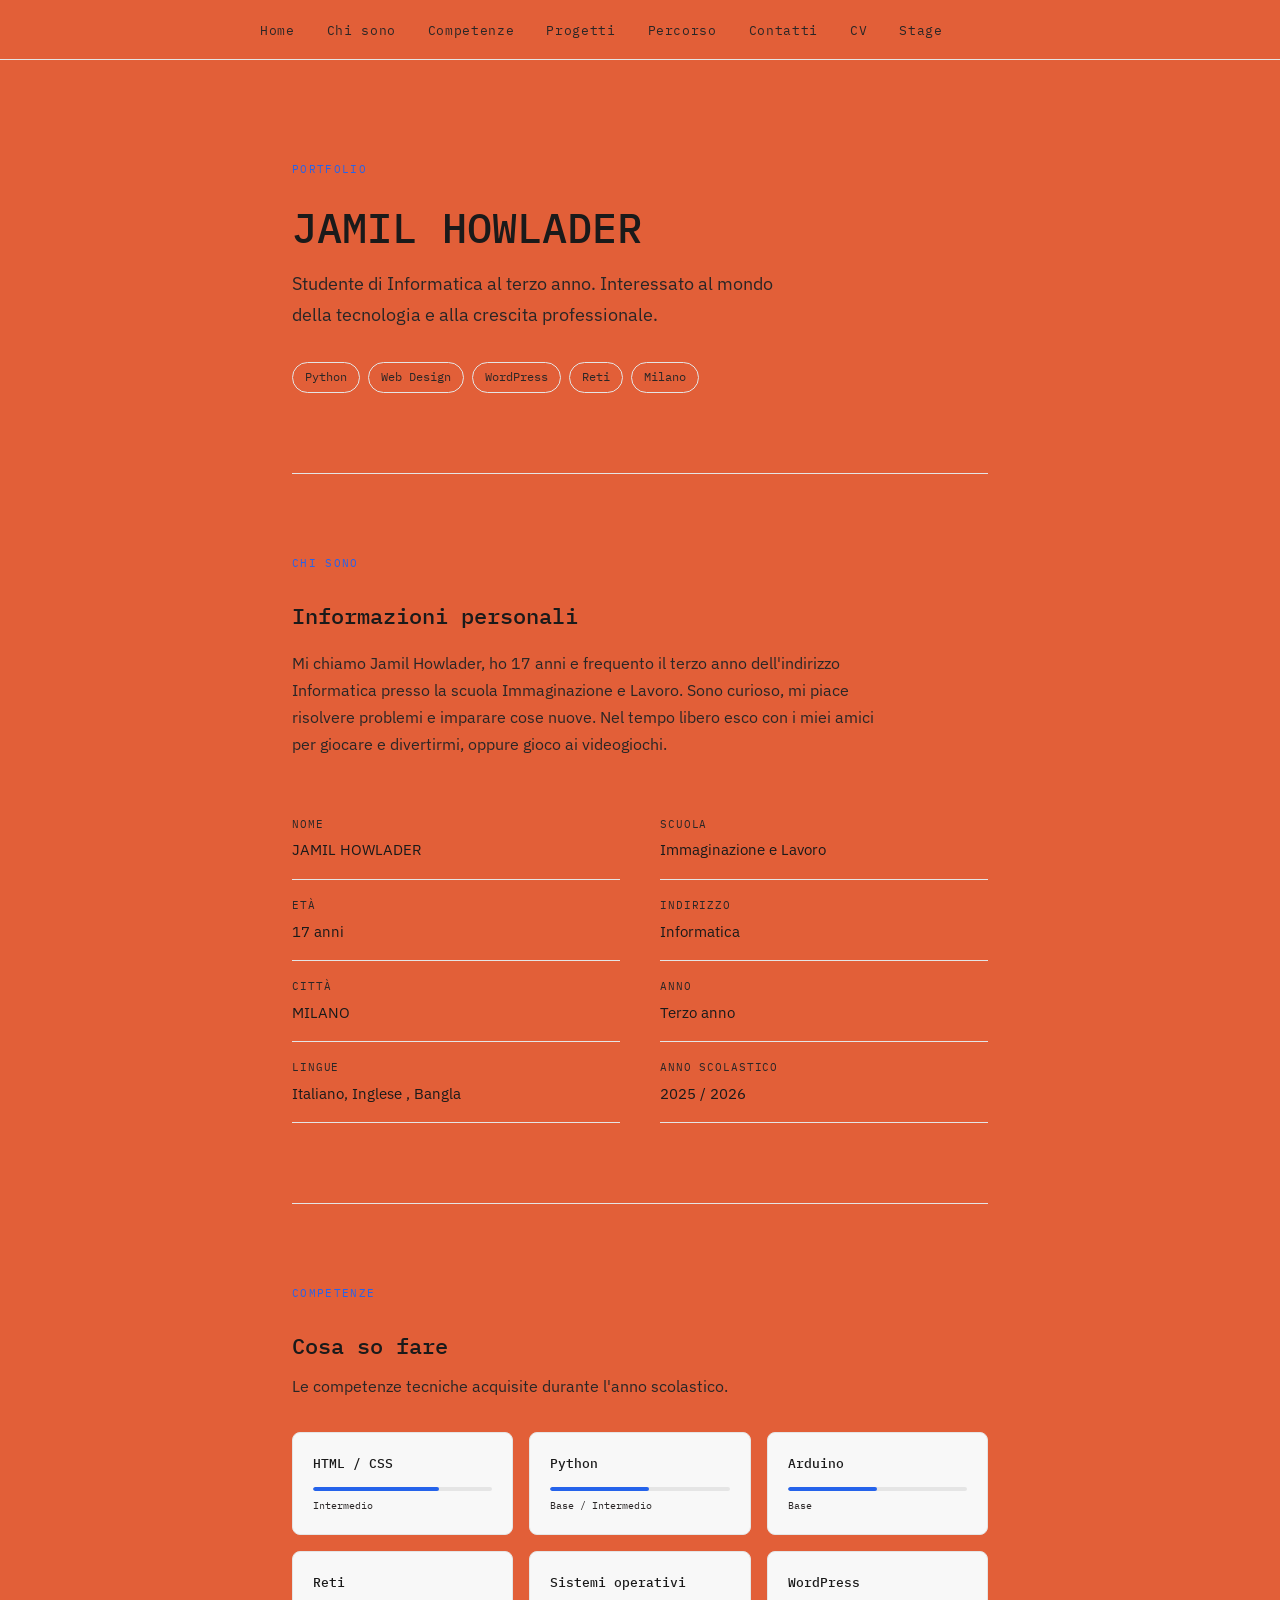
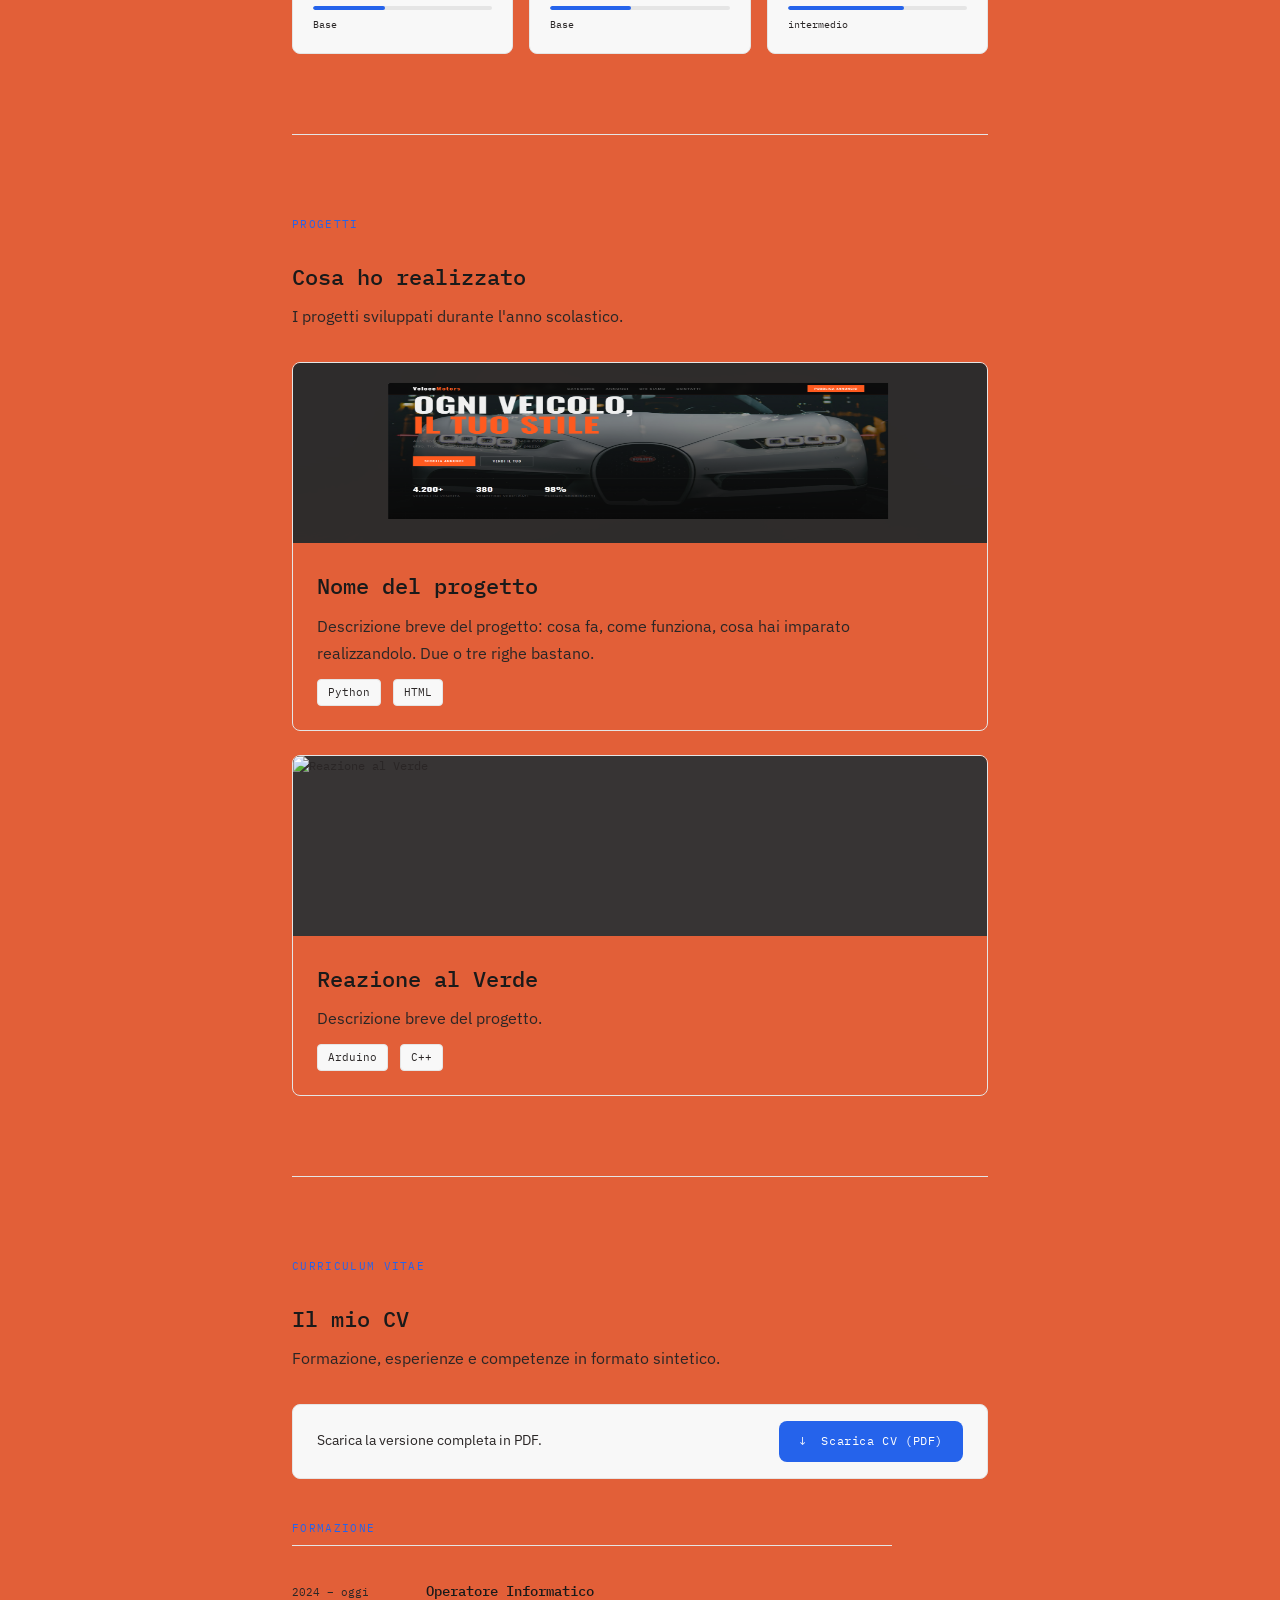
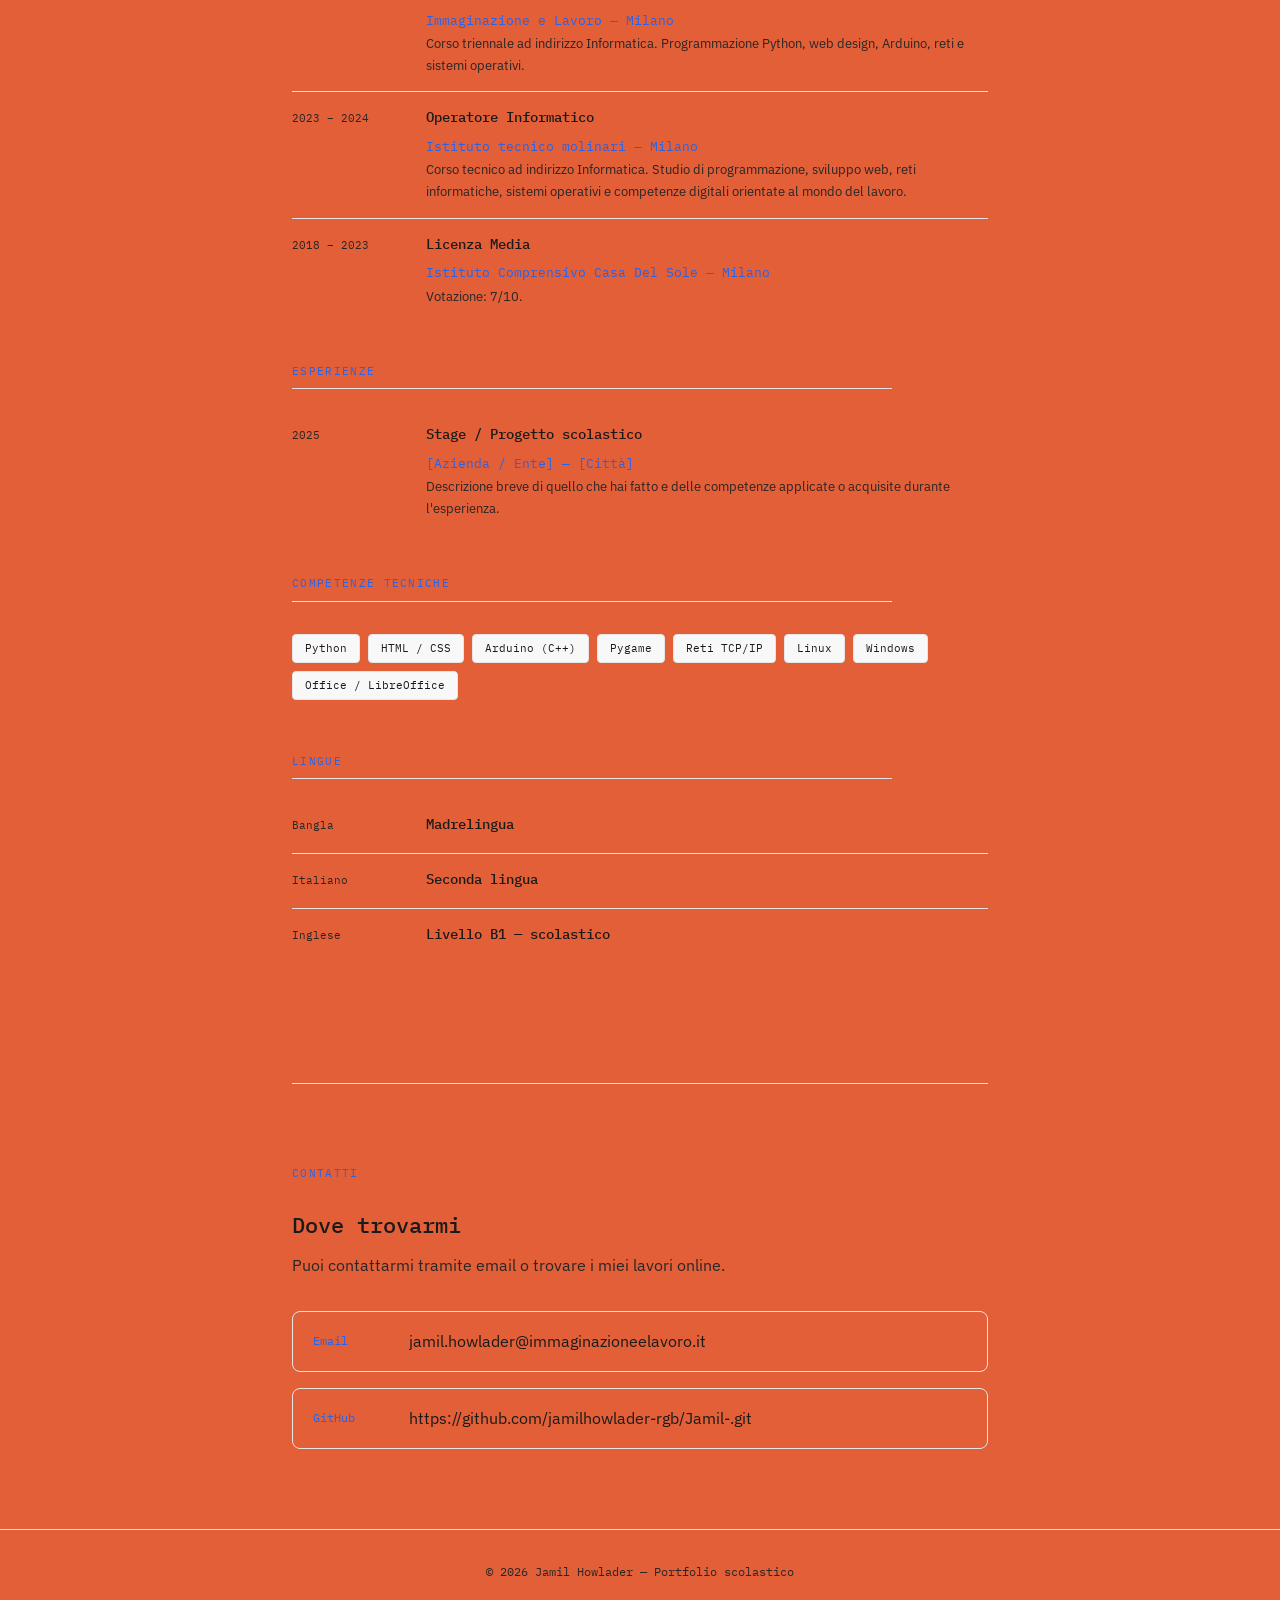
==== index.html @ 37dc7755 "Update index.html" ====
<!DOCTYPE html>
<html lang="it">
<head>
  <meta charset="UTF-8" />
  <meta name="viewport" content="width=device-width, initial-scale=1.0"/>

  <!-- ✏️ MODIFICA: cambia il titolo con il tuo nome -->
  <title>JAMIL HOWLADER — Portfolio</title>

  <link rel="preconnect" href="https://fonts.googleapis.com">
  <link href="https://fonts.googleapis.com/css2?family=IBM+Plex+Sans:wght@300;400;500&family=IBM+Plex+Mono:wght@400;500&display=swap" rel="stylesheet">
  <link rel="stylesheet" href="style.css">
</head>

<body>

  <!-- NAVIGAZIONE -->
  <nav>
    <ul>
      <!-- ✏️ puoi cambiare le voci del menu -->
      <li><a href="#hero">Home</a></li>
      <li><a href="#chi-sono">Chi sono</a></li>
      <li><a href="#competenze">Competenze</a></li>
      <li><a href="#progetti">Progetti</a></li>
      <li><a href="#percorso">Percorso</a></li>
      <li><a href="#contatti">Contatti</a></li>
      <li><a href="#cv">CV</a></li>
      <li><a href="./stage.html">Stage</a></li>
    </ul>
  </nav>

  <main>

    <!-- ==========================================
         HERO — presentazione iniziale
         ========================================== -->
    <section id="hero">
      <p class="etichetta">Portfolio</p>

      <!-- ✏️ MODIFICA: il tuo nome e cognome -->
      <h1>JAMIL HOWLADER</h1>

      <!-- ✏️ MODIFICA: una frase breve su di te -->
      <p class="sottotitolo">
       Studente di Informatica al terzo anno. Interessato al mondo della tecnologia e alla crescita professionale.
      </p>

      <!-- ✏️ MODIFICA: le parole chiave che ti descrivono -->
      <div class="tag-list">
        <span class="tag">Python</span>
        <span class="tag">Web Design</span>
        <span class="tag">WordPress</span>
        <span class="tag">Reti</span>
        <span class="tag">Milano</span>
      </div>
    </section>

    <!-- ==========================================
         CHI SONO
         ========================================== -->
    <section id="chi-sono">
      <p class="etichetta">Chi sono</p>
      <h2>Informazioni personali</h2>

      <!-- ✏️ MODIFICA: scrivi qualcosa su di te -->
      <p style="margin-top: 16px;">
        Mi chiamo Jamil Howlader, ho 17 anni e frequento il terzo anno dell'indirizzo Informatica presso la scuola Immaginazione e Lavoro. Sono curioso, mi piace risolvere problemi e imparare cose nuove.

Nel tempo libero esco con i miei amici per giocare e divertirmi, oppure gioco ai videogiochi.


      </p>

      <div class="griglia-2col" style="margin-top: 40px;">
        <div>
          <!-- ✏️ MODIFICA: le tue informazioni -->
          <div class="info-riga">
            <span>NOME</span>
            <span>JAMIL HOWLADER</span>
          </div>
          <div class="info-riga">
            <span>Età</span>
            <span>17 anni</span>
          </div>
          <div class="info-riga">
            <span>Città</span>
            <span>MILANO</span>
          </div>
          <div class="info-riga">
            <span>Lingue</span>
            <span>Italiano, Inglese , Bangla </span>
          </div>
        </div>
        <div>
          <div class="info-riga">
            <span>Scuola</span>
            <span>Immaginazione e Lavoro</span>
          </div>
          <div class="info-riga">
            <span>Indirizzo</span>
            <span>Informatica</span>
          </div>
          <div class="info-riga">
            <span>Anno</span>
            <span>Terzo anno</span>
          </div>
          <div class="info-riga">
            <span>Anno scolastico</span>
            <span>2025 / 2026</span>
          </div>
        </div>
      </div>
    </section>

    <!-- ==========================================
         COMPETENZE
         ========================================== -->
    <section id="competenze">
      <p class="etichetta">Competenze</p>
      <h2>Cosa so fare</h2>
      <p style="margin-top: 8px;">
        Le competenze tecniche acquisite durante l'anno scolastico.
      </p>

      <!-- ✏️ MODIFICA: le tue competenze e il livello (da 0% a 100%) -->
      <div class="competenze-griglia">

        <div class="competenza-card">
          <h3>HTML / CSS</h3>
          <div class="barra-contenitore">
            <div class="barra" style="width: 70%"></div>
          </div>
          <p class="livello-label">Intermedio</p>
        </div>

        <div class="competenza-card">
          <h3>Python</h3>
          <div class="barra-contenitore">
            <div class="barra" style="width: 55%"></div>
          </div>
          <p class="livello-label">Base / Intermedio</p>
        </div>

        <div class="competenza-card">
          <h3>Arduino</h3>
          <div class="barra-contenitore">
            <div class="barra" style="width: 50%"></div>
          </div>
          <p class="livello-label">Base</p>
        </div>

        <div class="competenza-card">
          <h3>Reti</h3>
          <div class="barra-contenitore">
            <div class="barra" style="width: 40%"></div>
          </div>
          <p class="livello-label">Base</p>
        </div>

        <div class="competenza-card">
          <h3>Sistemi operativi</h3>
          <div class="barra-contenitore">
            <div class="barra" style="width: 45%"></div>
          </div>
          <p class="livello-label">Base</p>
        </div>
        

        <div class="competenza-card">
          <h3>WordPress</h3>
          <div class="barra-contenitore">
            <div class="barra" style="width: 65%"></div>
          </div>
          <p class="livello-label">intermedio</p>
        </div>

        <!-- ✏️ aggiungi altre competenze copiando il blocco sopra -->

      </div>
    </section>

    <!-- ==========================================
         PROGETTI
         ========================================== -->
    <section id="progetti">
      <p class="etichetta">Progetti</p>
      <h2>Cosa ho realizzato</h2>
      <p style="margin-top: 8px;">
        I progetti sviluppati durante l'anno scolastico.
      </p>

      <div class="progetti-lista">

        <!-- PROGETTO 1 — ✏️ MODIFICA con il tuo progetto -->
        <div class="progetto-card">
          <div class="progetto-immagine">
             <img src="./prog11.png" alt="Reazione al Verde" style="width:100%;height:100%;object-fit:fill;">
            <!-- ✏️ sostituisci questo placeholder con un'immagine del progetto:
                 <img src="screenshot-progetto.jpg" alt="Nome progetto" style="width:100%;height:100%;object-fit:cover;">
            -->
          </div>
          <div class="progetto-corpo">
            <h2>Nome del progetto</h2>
            <p style="margin-top: 8px;">
              Descrizione breve del progetto: cosa fa, come funziona, cosa hai imparato
              realizzandolo. Due o tre righe bastano.
            </p>
            <div class="progetto-meta">
              <!-- ✏️ aggiungi i linguaggi / strumenti usati -->
              <span class="badge">Python</span>
              <span class="badge">HTML</span>
            </div>
            <!-- ✏️ se hai un link al progetto, inseriscilo qui -->
            <!-- <a href="#" class="progetto-link">→ Vedi il progetto</a> -->
          </div>
        </div>

        <!-- PROGETTO 2 — ✏️ MODIFICA con il tuo progetto -->
        <div class="progetto-card">
          <div class="progetto-immagine">
            <img src="./sema.png" alt="Reazione al Verde" style="width:100%;height:100%;object-fit:cover;">
          </div>
          <div class="progetto-corpo">
            <h2>Reazione al Verde</h2>
            <p style="margin-top: 8px;">
              Descrizione breve del progetto.
            </p>
            <div class="progetto-meta">
              <span class="badge">Arduino</span>
              <span class="badge">C++</span>
            </div>
          </div>
        </div>

        <!-- ✏️ copia un blocco qui sopra per aggiungere altri progetti -->

      </div>
    </section>

    <!-- ==========================================
         CV
         ========================================== -->
    <section id="cv">
      <p class="etichetta">Curriculum Vitae</p>
      <h2>Il mio CV</h2>
      <p style="margin-top: 8px;">
        Formazione, esperienze e competenze in formato sintetico.
      </p>

      <!-- BOTTONE DOWNLOAD PDF -->
      <div class="cv-download-bar">
        <p>Scarica la versione completa in PDF.</p>
        <!-- ✏️ MODIFICA: sostituisci "cv.pdf" con il nome del tuo file PDF -->
       <a href="./JAMIL HOWLADER - CV (2).pdf" download="JAMIL HOWLADER-CV(2).pdf" class="btn-scarica">
          ↓ &nbsp;Scarica CV (PDF)
        </a>
      </div>

      <!-- FORMAZIONE -->
      <div class="cv-blocco">
        <p class="cv-blocco-titolo">Formazione</p>

        <!-- ✏️ MODIFICA: il tuo percorso scolastico -->
        <div class="cv-riga">
          <span class="cv-periodo">2024 – oggi</span>
          <div class="cv-contenuto">
            <h3>Operatore Informatico</h3>
            <span class="cv-luogo">Immaginazione e Lavoro — Milano</span>
            <p>Corso triennale ad indirizzo Informatica. Programmazione Python,
               web design, Arduino, reti e sistemi operativi.</p>
          </div>
        </div>


         <div class="cv-riga">
          <span class="cv-periodo">2023 – 2024</span>
          <div class="cv-contenuto">
            <h3>Operatore Informatico</h3>
            <span class="cv-luogo">Istituto tecnico molinari — Milano</span>
            <p>Corso tecnico ad indirizzo Informatica. Studio di programmazione, 
              sviluppo web, reti informatiche, sistemi operativi e competenze digitali orientate al mondo del lavoro.

            </p>
          </div>
        </div>

        <div class="cv-riga">
          <span class="cv-periodo">2018 – 2023</span>
          <div class="cv-contenuto">
            <h3>Licenza Media</h3>
            <!-- ✏️ MODIFICA: la tua scuola media -->
            <span class="cv-luogo">Istituto Comprensivo Casa Del Sole — Milano</span>
            <p>Votazione: 7/10.</p>
          </div>
        </div>

        <!-- ✏️ aggiungi altri blocchi copiando una cv-riga -->
      </div>

      <!-- ESPERIENZE -->
      <div class="cv-blocco">
        <p class="cv-blocco-titolo">Esperienze</p>

        <!-- ✏️ MODIFICA: aggiungi stage, lavori, volontariato, ecc. -->
        <div class="cv-riga">
          <span class="cv-periodo">2025</span>
          <div class="cv-contenuto">
            <h3>Stage / Progetto scolastico</h3>
            <!-- ✏️ MODIFICA: azienda o contesto -->
            <span class="cv-luogo">[Azienda / Ente] — [Città]</span>
            <p>Descrizione breve di quello che hai fatto e delle competenze
               applicate o acquisite durante l'esperienza.</p>
          </div>
        </div>

        <!-- ✏️ se non hai esperienze lavorative ancora, puoi rimuovere
             questa sezione o usarla per progetti extrascolastici -->
      </div>

      <!-- COMPETENZE TECNICHE -->
      <div class="cv-blocco">
        <p class="cv-blocco-titolo">Competenze tecniche</p>
        <!-- ✏️ MODIFICA: le tue competenze -->
        <div class="cv-skill-lista">
          <span class="cv-skill">Python</span>
          <span class="cv-skill">HTML / CSS</span>
          <span class="cv-skill">Arduino (C++)</span>
          <span class="cv-skill">Pygame</span>
          <span class="cv-skill">Reti TCP/IP</span>
          <span class="cv-skill">Linux</span>
          <span class="cv-skill">Windows</span>
          <span class="cv-skill">Office / LibreOffice</span>
        </div>
      </div>

      <!-- LINGUE -->
      <div class="cv-blocco">
        <p class="cv-blocco-titolo">Lingue</p>

        <div class="cv-riga">
          <span class="cv-periodo">Bangla</span>
          <div class="cv-contenuto">
            <h3>Madrelingua</h3>
          </div>
        </div>
           <div class="cv-riga">
          <span class="cv-periodo">Italiano</span>
          <div class="cv-contenuto">
            <h3>Seconda lingua</h3>
          </div>
        </div>



        <div class="cv-riga">
          <span class="cv-periodo">Inglese</span>
          <div class="cv-contenuto">
            <!-- ✏️ MODIFICA: il tuo livello -->
            <h3>Livello B1 — scolastico</h3>
          </div>
        </div>
      </div>

    </section>

    <!-- ==========================================
         CONTATTI
         ========================================== -->
    <section id="contatti">
      <p class="etichetta">Contatti</p>
      <h2>Dove trovarmi</h2>
      <p style="margin-top: 8px;">
        Puoi contattarmi tramite email o trovare i miei lavori online.
      </p>

      <div class="contatti-lista">

        <!-- ✏️ MODIFICA: la tua email -->
        <a href="/cdn-cgi/l/email-protection#3b4f4e5a7b5e565a525715524f" class="contatto-riga">
          <span class="contatto-icona">Email</span>
          <span><span class="__cf_email__" data-cfemail="5d29283c1d38303c3431733429"></span>jamil.howlader@immaginazioneelavoro.it </span>
        </a>

        <!-- ✏️ MODIFICA: il tuo profilo GitHub (se ce l'hai) -->
        <a href="https://github.com/tuousername" class="contatto-riga" target="_blank">
          <span class="contatto-icona">GitHub</span>
          <span>https://github.com/jamilhowlader-rgb/Jamil-.git</span>
        </a>

        <!-- ✏️ aggiungi altri link (LinkedIn, ecc.) copiando il blocco sopra
             oppure cancella quelli che non usi -->

      </div>
    </section>

    

  </main>

    <footer>
    <!-- ✏️ MODIFICA: il tuo nome -->
    © 2026 Jamil Howlader — Portfolio scolastico
  </footer>

</body>
</html>
---- style.css ----
/* =============================================
   VARIABILI — modifica qui i colori del sito
   Cambiarle qui le cambia su TUTTE le pagine
   ============================================= */
:root {
  --colore-sfondo:     #e25f38;
  --colore-testo:      #1a1a1a;
  --colore-testo-muto: #2a2626;
  --colore-accento:    #2563eb;   /* ✏️ cambia questo colore con il tuo preferito */
  --colore-bordo:      #e5e5e5;
  --colore-card:       #f8f8f8;

  --font-titoli: 'IBM Plex Mono', monospace;
  --font-testo:  'IBM Plex Sans', sans-serif;

  --larghezza-max: 760px;
  --raggio:        8px;
}

/* =============================================
   RESET E BASE
   ============================================= */
*, *::before, *::after {
  box-sizing: border-box;
  margin: 0;
  padding: 0;
}

html {
  scroll-behavior: smooth;
}

body {
  background-color: var(--colore-sfondo);
  color: var(--colore-testo);
  font-family: var(--font-testo);
  font-size: 16px;
  line-height: 1.7;
}

/* =============================================
   NAVIGAZIONE
   ============================================= */
nav {
  position: sticky;
  top: 0;
  background-color: var(--colore-sfondo);
  border-bottom: 1px solid var(--colore-bordo);
  z-index: 100;
  padding: 0 32px;
}

nav ul {
  list-style: none;
  display: flex;
  gap: 32px;
  max-width: var(--larghezza-max);
  margin: 0 auto;
  padding: 16px 0;
}

nav a {
  text-decoration: none;
  color: var(--colore-testo-muto);
  font-size: 13px;
  font-family: var(--font-titoli);
  letter-spacing: 0.05em;
  transition: color 0.2s;
}

nav a:hover,
nav a.attivo {
  color: var(--colore-accento);
}

/* =============================================
   LAYOUT PRINCIPALE
   ============================================= */
main {
  max-width: var(--larghezza-max);
  margin: 0 auto;
  padding: 0 32px;
}

section {
  padding: 80px 0;
  border-bottom: 1px solid var(--colore-bordo);
}

section:last-child {
  border-bottom: none;
}

/* =============================================
   TIPOGRAFIA
   ============================================= */
.etichetta {
  font-family: var(--font-titoli);
  font-size: 11px;
  letter-spacing: 0.12em;
  text-transform: uppercase;
  color: var(--colore-accento);
  margin-bottom: 24px;
}

h1 {
  font-family: var(--font-titoli);
  font-size: clamp(28px, 5vw, 42px);
  font-weight: 500;
  line-height: 1.2;
  margin-bottom: 16px;
}

/* h1 nella pagina stage è leggermente più piccolo */
.pagina-stage h1 {
  font-size: clamp(24px, 4vw, 36px);
}

h2 {
  font-family: var(--font-titoli);
  font-size: 22px;
  font-weight: 500;
  margin-bottom: 8px;
}

h3 {
  font-family: var(--font-titoli);
  font-size: 15px;
  font-weight: 500;
  margin-bottom: 6px;
}

p {
  color: var(--colore-testo-muto);
  max-width: 600px;
}

a {
  color: var(--colore-accento);
}

/* =============================================
   SEZIONE HERO (intestazione — solo index)
   ============================================= */
#hero {
  padding: 100px 0 80px;
}

#hero .sottotitolo {
  font-size: 18px;
  color: var(--colore-testo-muto);
  margin-bottom: 32px;
  max-width: 520px;
}

.tag-list {
  display: flex;
  flex-wrap: wrap;
  gap: 8px;
  margin-top: 24px;
}

.tag {
  font-family: var(--font-titoli);
  font-size: 12px;
  padding: 4px 12px;
  border: 1px solid var(--colore-bordo);
  border-radius: 100px;
  color: var(--colore-testo-muto);
}

/* =============================================
   SEZIONE CHI SONO — griglia 2 colonne
   ============================================= */
.griglia-2col {
  display: grid;
  grid-template-columns: 1fr 1fr;
  gap: 40px;
  margin-top: 32px;
}

.info-riga {
  display: flex;
  flex-direction: column;
  gap: 4px;
  padding: 16px 0;
  border-bottom: 1px solid var(--colore-bordo);
}

.info-riga span:first-child {
  font-family: var(--font-titoli);
  font-size: 11px;
  text-transform: uppercase;
  letter-spacing: 0.08em;
  color: var(--colore-testo-muto);
}

.info-riga span:last-child {
  font-size: 15px;
  color: var(--colore-testo);
}

/* =============================================
   SEZIONE COMPETENZE
   ============================================= */
.competenze-griglia {
  display: grid;
  grid-template-columns: repeat(auto-fill, minmax(200px, 1fr));
  gap: 16px;
  margin-top: 32px;
}

.competenza-card {
  background: var(--colore-card);
  border: 1px solid var(--colore-bordo);
  border-radius: var(--raggio);
  padding: 20px;
}

.competenza-card h3 {
  font-size: 13px;
  margin-bottom: 12px;
  color: var(--colore-testo);
}

.barra-contenitore {
  background: var(--colore-bordo);
  border-radius: 4px;
  height: 4px;
  overflow: hidden;
}

.barra {
  height: 100%;
  background: var(--colore-accento);
  border-radius: 4px;
}

.livello-label {
  font-family: var(--font-titoli);
  font-size: 10px;
  color: var(--colore-testo-muto);
  margin-top: 6px;
}

/* =============================================
   SEZIONE PROGETTI
   ============================================= */
.progetti-lista {
  display: flex;
  flex-direction: column;
  gap: 24px;
  margin-top: 32px;
}

.progetto-card {
  border: 1px solid var(--colore-bordo);
  border-radius: var(--raggio);
  overflow: hidden;
  transition: border-color 0.2s;
}

.progetto-card:hover {
  border-color: var(--colore-accento);
}

.progetto-immagine {
  width: 100%;
  height: 180px;
  background:rgb(55, 52, 52);
  display: flex;
  align-items: center;
  justify-content: center;
  font-family: var(--font-titoli);
  font-size: 12px;
  color: var(--colore-testo-muto);
  /* ✏️ puoi sostituire il colore di sfondo con un'immagine:
     background: url('immagine-progetto.jpg') center/cover; */
}

.progetto-corpo {
  padding: 24px;
}

.progetto-meta {
  display: flex;
  gap: 12px;
  margin-top: 12px;
  flex-wrap: wrap;
}

.badge {
  font-family: var(--font-titoli);
  font-size: 11px;
  padding: 3px 10px;
  border-radius: 4px;
  background: var(--colore-card);
  border: 1px solid var(--colore-bordo);
  color: var(--colore-testo-muto);
}

.progetto-link {
  display: inline-block;
  margin-top: 16px;
  font-family: var(--font-titoli);
  font-size: 12px;
  color: var(--colore-accento);
  text-decoration: none;
}

.progetto-link:hover {
  text-decoration: underline;
}

/* =============================================
   SEZIONE PERCORSO — timeline
   ============================================= */
.timeline {
  margin-top: 32px;
  display: flex;
  flex-direction: column;
  gap: 0;
}

.timeline-item {
  display: grid;
  grid-template-columns: 100px 1fr;
  gap: 24px;
  padding-bottom: 32px;
  position: relative;
}

.timeline-item::before {
  content: '';
  position: absolute;
  left: 91px;
  top: 6px;
  bottom: 0;
  width: 1px;
  background: var(--colore-bordo);
}

.timeline-item:last-child::before {
  display: none;
}

.timeline-anno {
  font-family: var(--font-titoli);
  font-size: 12px;
  color: var(--colore-testo-muto);
  padding-top: 2px;
  text-align: right;
}

.timeline-contenuto {
  padding-left: 20px;
  position: relative;
}

.timeline-contenuto::before {
  content: '';
  position: absolute;
  left: -4px;
  top: 7px;
  width: 8px;
  height: 8px;
  border-radius: 50%;
  background: var(--colore-accento);
}

/* =============================================
   SEZIONE CONTATTI
   ============================================= */
.contatti-lista {
  margin-top: 32px;
  display: flex;
  flex-direction: column;
  gap: 16px;
}

.contatto-riga {
  display: flex;
  align-items: center;
  gap: 16px;
  padding: 16px 20px;
  border: 1px solid var(--colore-bordo);
  border-radius: var(--raggio);
  text-decoration: none;
  color: var(--colore-testo);
  transition: border-color 0.2s, background 0.2s;
}

.contatto-riga:hover {
  border-color: var(--colore-accento);
  background: var(--colore-card);
}

.contatto-icona {
  font-family: var(--font-titoli);
  font-size: 12px;
  color: var(--colore-accento);
  min-width: 80px;
}

/* =============================================
   SEZIONE CV
   ============================================= */
.cv-download-bar {
  display: flex;
  align-items: center;
  justify-content: space-between;
  background: var(--colore-card);
  border: 1px solid var(--colore-bordo);
  border-radius: var(--raggio);
  padding: 16px 24px;
  margin-top: 32px;
  margin-bottom: 40px;
  flex-wrap: wrap;
  gap: 12px;
}

.cv-download-bar p {
  font-size: 14px;
  max-width: none;
}

.btn-scarica {
  display: inline-flex;
  align-items: center;
  gap: 8px;
  background: var(--colore-accento);
  color: #fff;
  text-decoration: none;
  font-family: var(--font-titoli);
  font-size: 12px;
  letter-spacing: 0.05em;
  padding: 10px 20px;
  border-radius: var(--raggio);
  transition: opacity 0.2s;
  white-space: nowrap;
}

.btn-scarica:hover {
  opacity: 0.85;
  color: #fff;
}

.cv-blocco {
  margin-bottom: 40px;
}

.cv-blocco-titolo {
  font-family: var(--font-titoli);
  font-size: 11px;
  letter-spacing: 0.12em;
  text-transform: uppercase;
  color: var(--colore-accento);
  border-bottom: 1px solid var(--colore-bordo);
  padding-bottom: 8px;
  margin-bottom: 20px;
}

.cv-riga {
  display: grid;
  grid-template-columns: 110px 1fr;
  gap: 16px 24px;
  padding: 14px 0;
  border-bottom: 1px solid var(--colore-bordo);
  align-items: start;
}

.cv-riga:last-child {
  border-bottom: none;
}

.cv-periodo {
  font-family: var(--font-titoli);
  font-size: 11px;
  color: var(--colore-testo-muto);
  padding-top: 3px;
}

.cv-contenuto h3 {
  font-size: 14px;
  font-weight: 500;
  margin-bottom: 2px;
  color: var(--colore-testo);
}

.cv-contenuto .cv-luogo {
  font-size: 13px;
  color: var(--colore-accento);
  font-family: var(--font-titoli);
  margin-bottom: 4px;
}

.cv-contenuto p {
  font-size: 13px;
  color: var(--colore-testo-muto);
  max-width: none;
  margin: 0;
}

.cv-skill-lista {
  display: flex;
  flex-wrap: wrap;
  gap: 8px;
  padding: 12px 0;
}

.cv-skill {
  font-family: var(--font-titoli);
  font-size: 11px;
  padding: 4px 12px;
  border-radius: 4px;
  background: var(--colore-card);
  border: 1px solid var(--colore-bordo);
  color: var(--colore-testo);
}

/* =============================================
   PAGINA STAGE — componenti specifici
   ============================================= */

/* Intestazione pagina stage */
#intro {
  padding: 80px 0 60px;
}

#intro p {
  margin-top: 12px;
  max-width: 520px;
}

/* Numerazione stage (cerchio colorato) */
.numero-stage {
  display: inline-flex;
  align-items: center;
  justify-content: center;
  width: 32px;
  height: 32px;
  border-radius: 50%;
  background: var(--colore-accento);
  color: #fff;
  font-family: var(--font-titoli);
  font-size: 14px;
  font-weight: 500;
  margin-bottom: 24px;
}

/* Scheda azienda */
.scheda-azienda {
  border: 1px solid var(--colore-bordo);
  border-radius: var(--raggio);
  overflow: hidden;
  margin-bottom: 40px;
}

.scheda-header {
  background: var(--colore-card);
  border-bottom: 1px solid var(--colore-bordo);
  padding: 20px 24px;
  display: flex;
  align-items: flex-start;
  justify-content: space-between;
  gap: 16px;
  flex-wrap: wrap;
}

.scheda-header h2 {
  font-size: 18px;
  margin-bottom: 0;
}

.scheda-header .settore-badge {
  font-family: var(--font-titoli);
  font-size: 11px;
  padding: 4px 12px;
  border: 1px solid var(--colore-bordo);
  border-radius: 100px;
  color: var(--colore-testo-muto);
  background: var(--colore-sfondo);
  white-space: nowrap;
}

.scheda-corpo {
  padding: 0;
}

.scheda-riga {
  display: grid;
  grid-template-columns: 160px 1fr;
  border-bottom: 1px solid var(--colore-bordo);
}

.scheda-riga:last-child {
  border-bottom: none;
}

.scheda-label {
  font-family: var(--font-titoli);
  font-size: 11px;
  text-transform: uppercase;
  letter-spacing: 0.08em;
  color: var(--colore-testo-muto);
  padding: 16px 24px;
  background: var(--colore-card);
  border-right: 1px solid var(--colore-bordo);
  display: flex;
  align-items: flex-start;
}

.scheda-valore {
  padding: 14px 24px;
  font-size: 15px;
  color: var(--colore-testo);
}

/* Lista attività dentro la scheda */
.attivita-lista {
  list-style: none;
  display: flex;
  flex-direction: column;
  gap: 6px;
  padding: 14px 24px;
}

.attivita-lista li {
  font-size: 15px;
  color: var(--colore-testo);
  display: flex;
  gap: 10px;
  align-items: flex-start;
}

.attivita-lista li::before {
  content: '—';
  color: var(--colore-accento);
  font-family: var(--font-titoli);
  flex-shrink: 0;
  margin-top: 1px;
}

/* Relazione */
.relazione-contenitore {
  margin-top: 8px;
}

.relazione-contenitore h3 {
  font-size: 13px;
  font-weight: 500;
  text-transform: uppercase;
  letter-spacing: 0.08em;
  color: var(--colore-testo-muto);
  margin-bottom: 16px;
}

.relazione-testo {
  display: flex;
  flex-direction: column;
  gap: 16px;
}

.relazione-paragrafo {
  border-left: 3px solid var(--colore-bordo);
  padding-left: 20px;
}

.relazione-paragrafo .para-titolo {
  font-family: var(--font-titoli);
  font-size: 12px;
  text-transform: uppercase;
  letter-spacing: 0.08em;
  color: var(--colore-accento);
  margin-bottom: 6px;
}

.relazione-paragrafo p {
  font-size: 15px;
  line-height: 1.75;
  /* ✏️ il testo della relazione va qui */
}

/* =============================================
   FOOTER
   ============================================= */
footer {
  border-top: 1px solid var(--colore-bordo);
  padding: 32px;
  text-align: center;
  font-family: var(--font-titoli);
  font-size: 12px;
  color: var(--colore-testo-muto);
}

/* =============================================
   RESPONSIVE (schermi piccoli)
   ============================================= */
@media (max-width: 600px) {
  main  { padding: 0 20px; }
  nav   { padding: 0 20px; }

  /* index */
  .griglia-2col      { grid-template-columns: 1fr; }
  .timeline-item     { grid-template-columns: 70px 1fr; }
  .cv-riga           { grid-template-columns: 1fr; gap: 4px; }
  .cv-periodo        { padding-top: 0; }
  .cv-download-bar   { flex-direction: column; align-items: flex-start; }

  /* stage */
  .scheda-riga       { grid-template-columns: 1fr; }
  .scheda-label      { border-right: none; border-bottom: 1px solid var(--colore-bordo); }
  .scheda-header     { flex-direction: column; gap: 8px; }
}
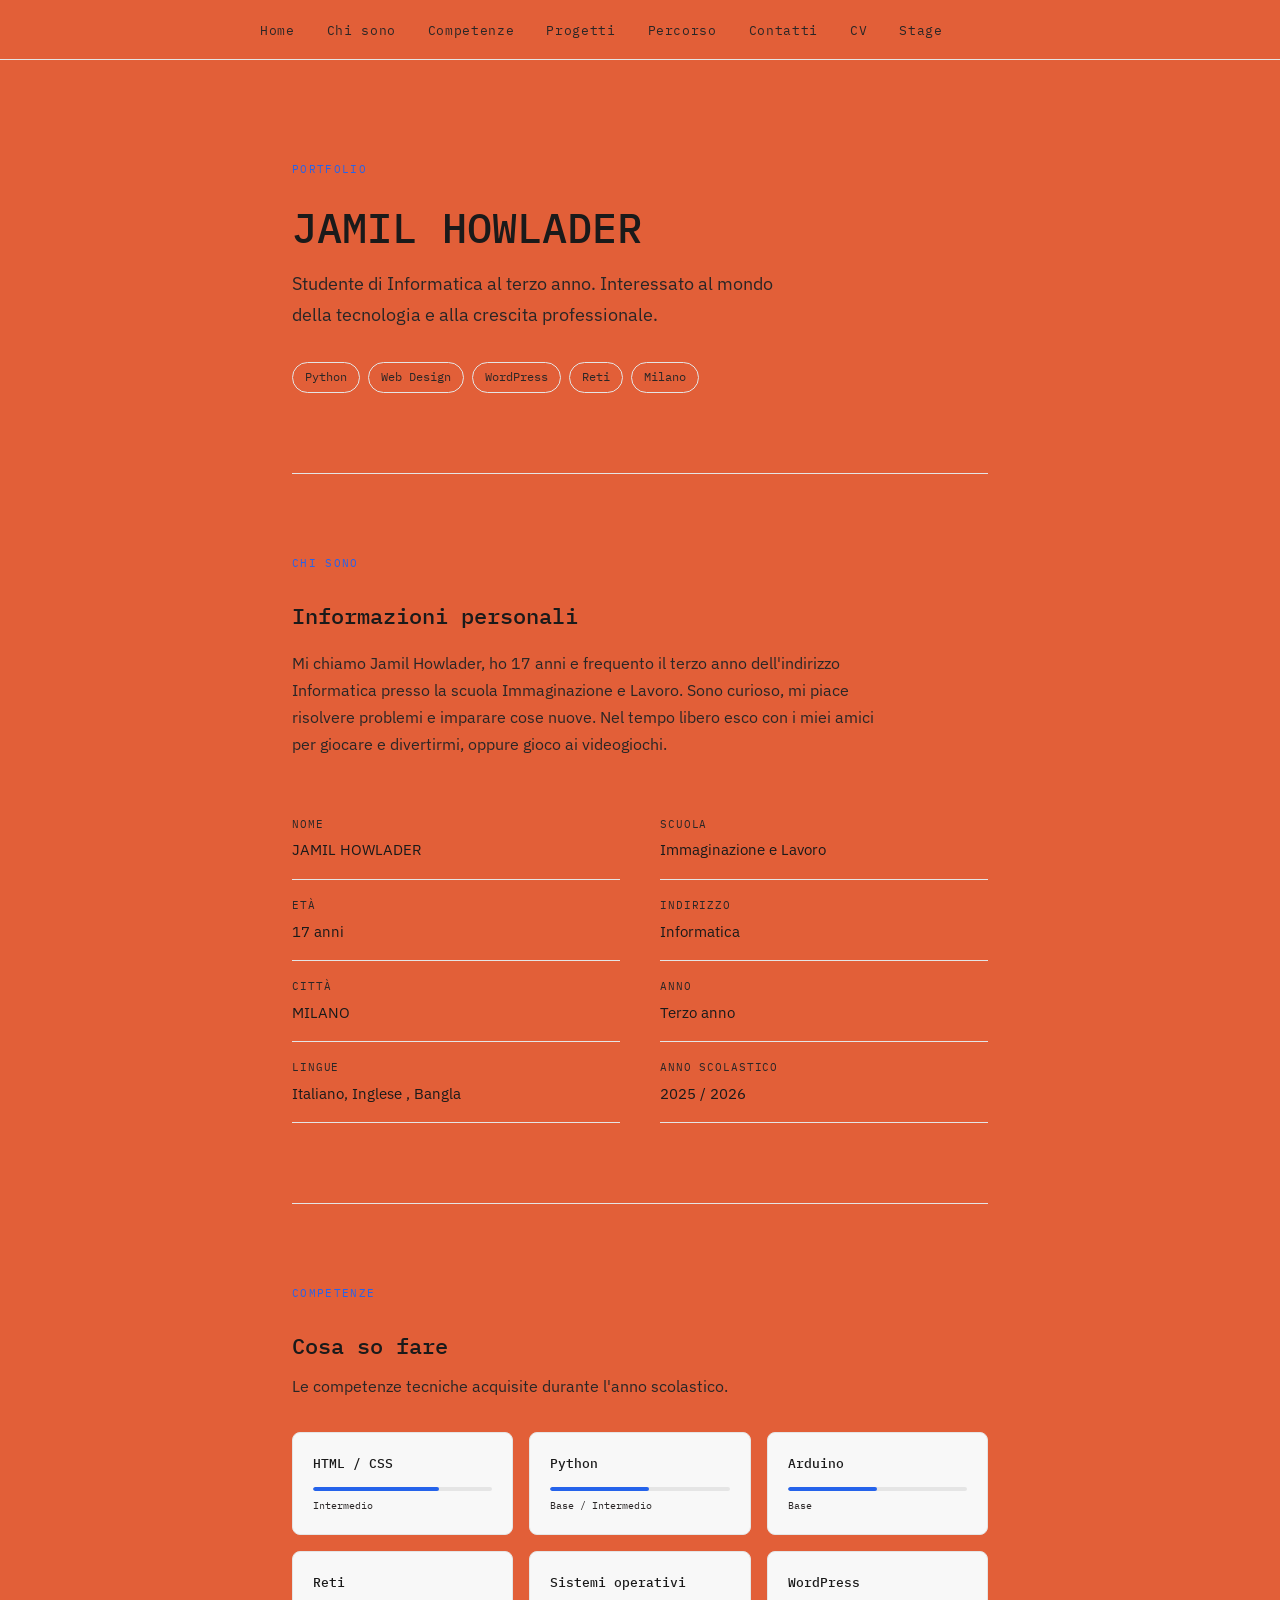
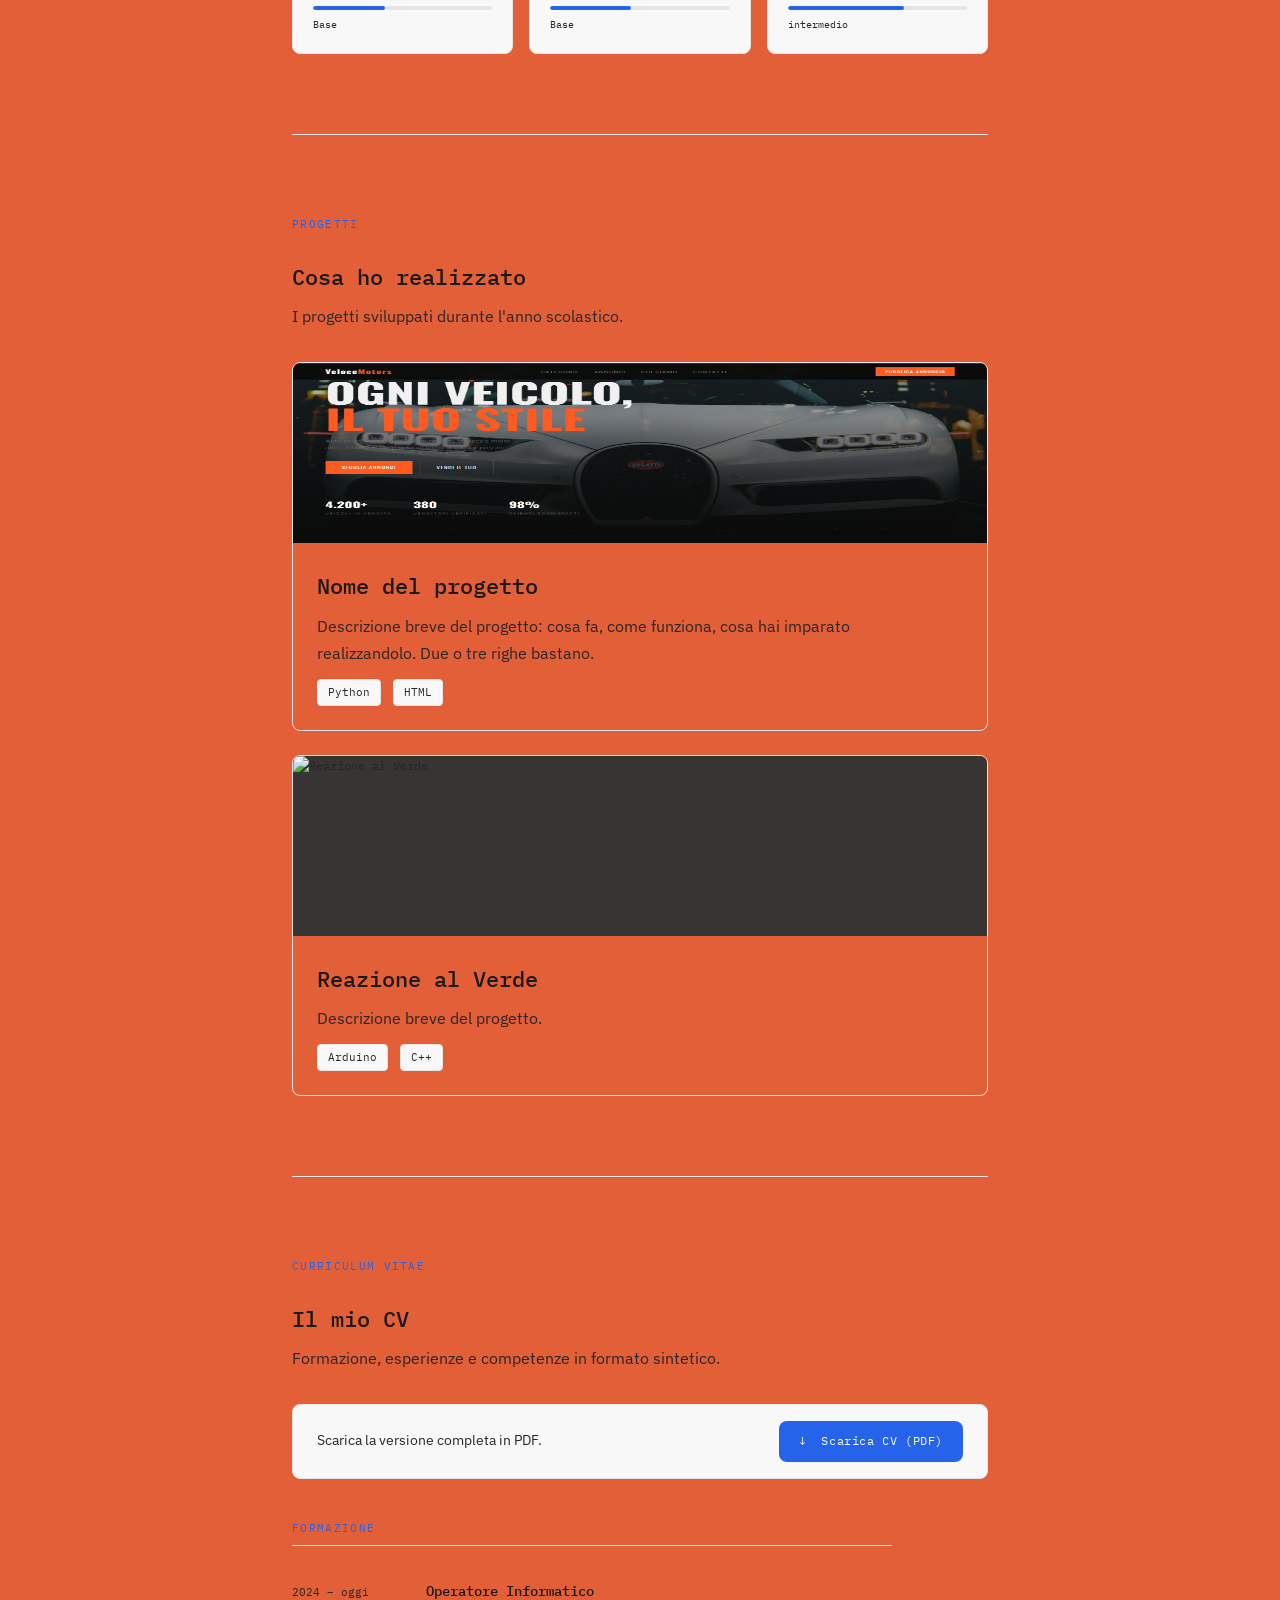
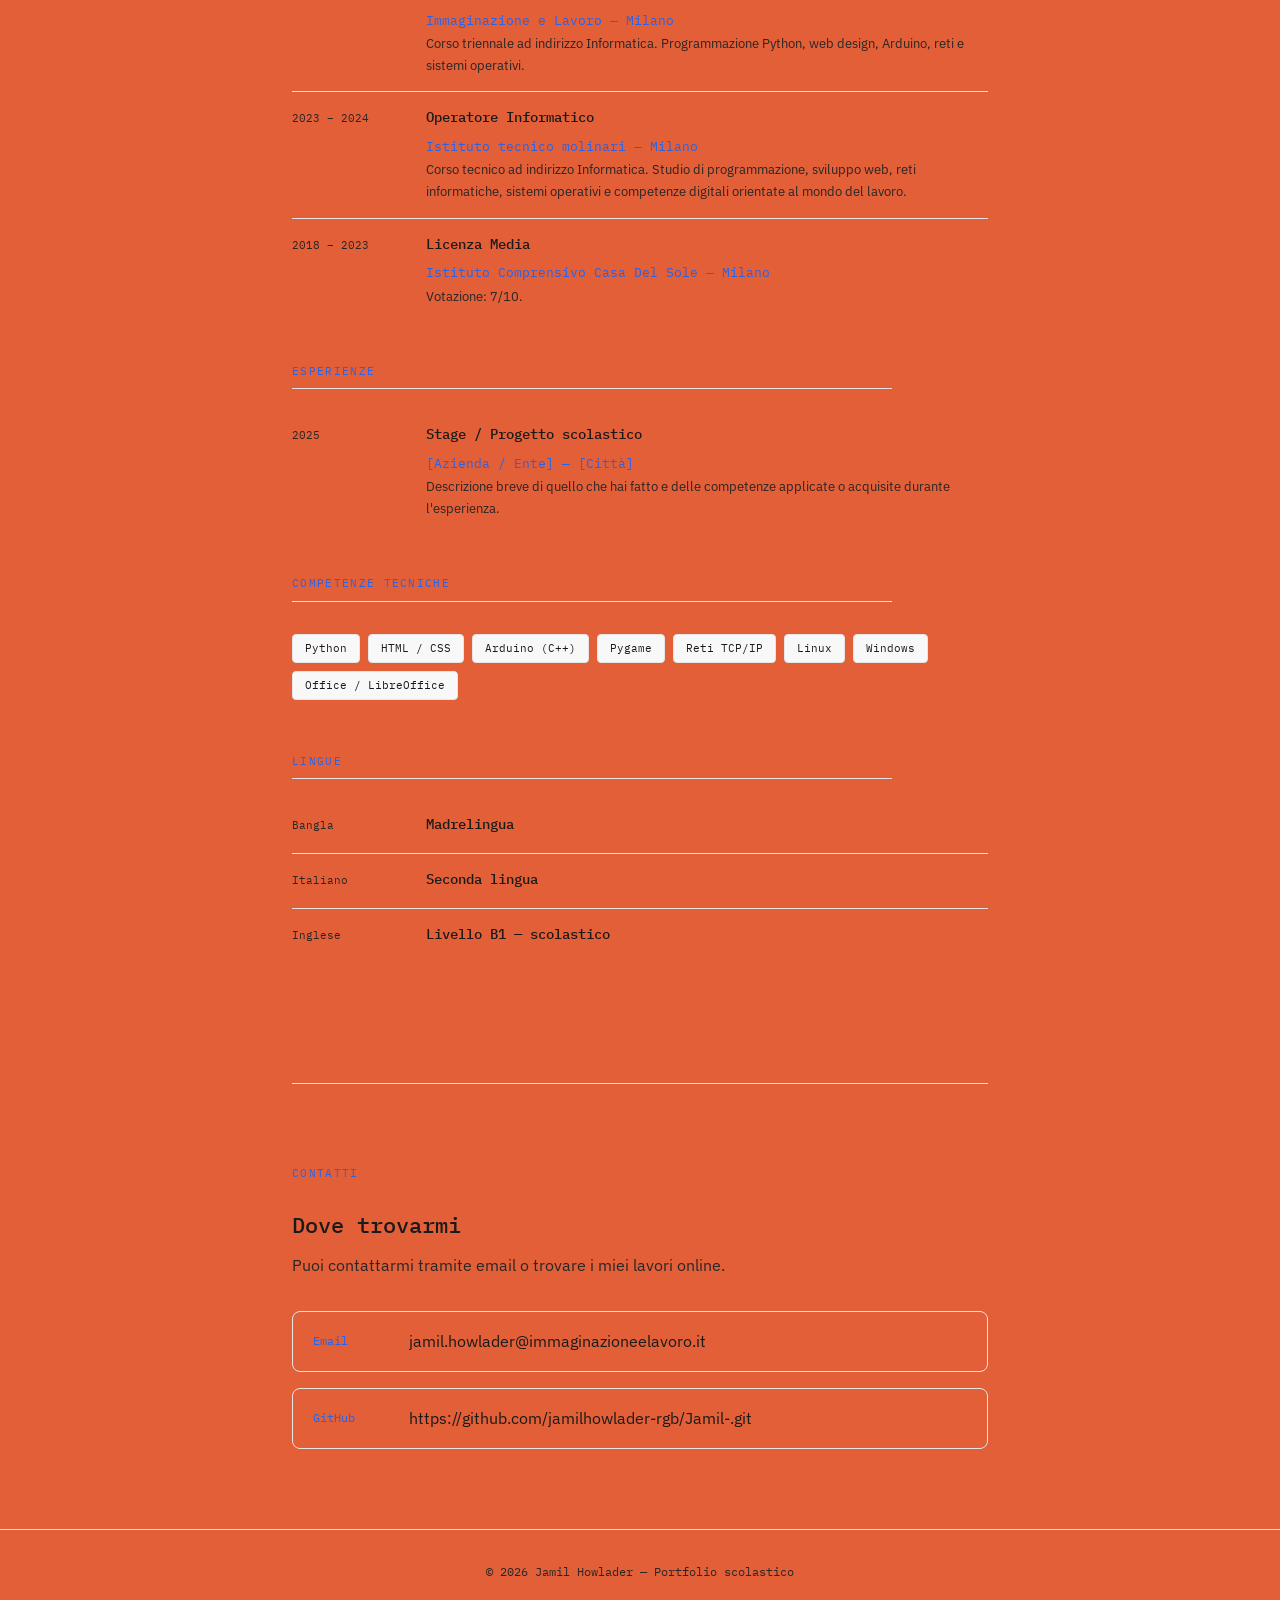
==== commit da25c04c: "Update index.html" ====
--- a/index.html
+++ b/index.html
@@ -194,7 +194,7 @@
         <!-- PROGETTO 1 — ✏️ MODIFICA con il tuo progetto -->
         <div class="progetto-card">
           <div class="progetto-immagine">
-             <img src="./prog11.png" alt="Reazione al Verde" style="width:100%;height:100%;object-fit:fill;">
+             <img src="./Screenshot 2026-06-10 164959.png" alt="Reazione al Verde" style="width:100%;height:100%;object-fit:fill;">
             <!-- ✏️ sostituisci questo placeholder con un'immagine del progetto:
                  <img src="screenshot-progetto.jpg" alt="Nome progetto" style="width:100%;height:100%;object-fit:cover;">
             -->
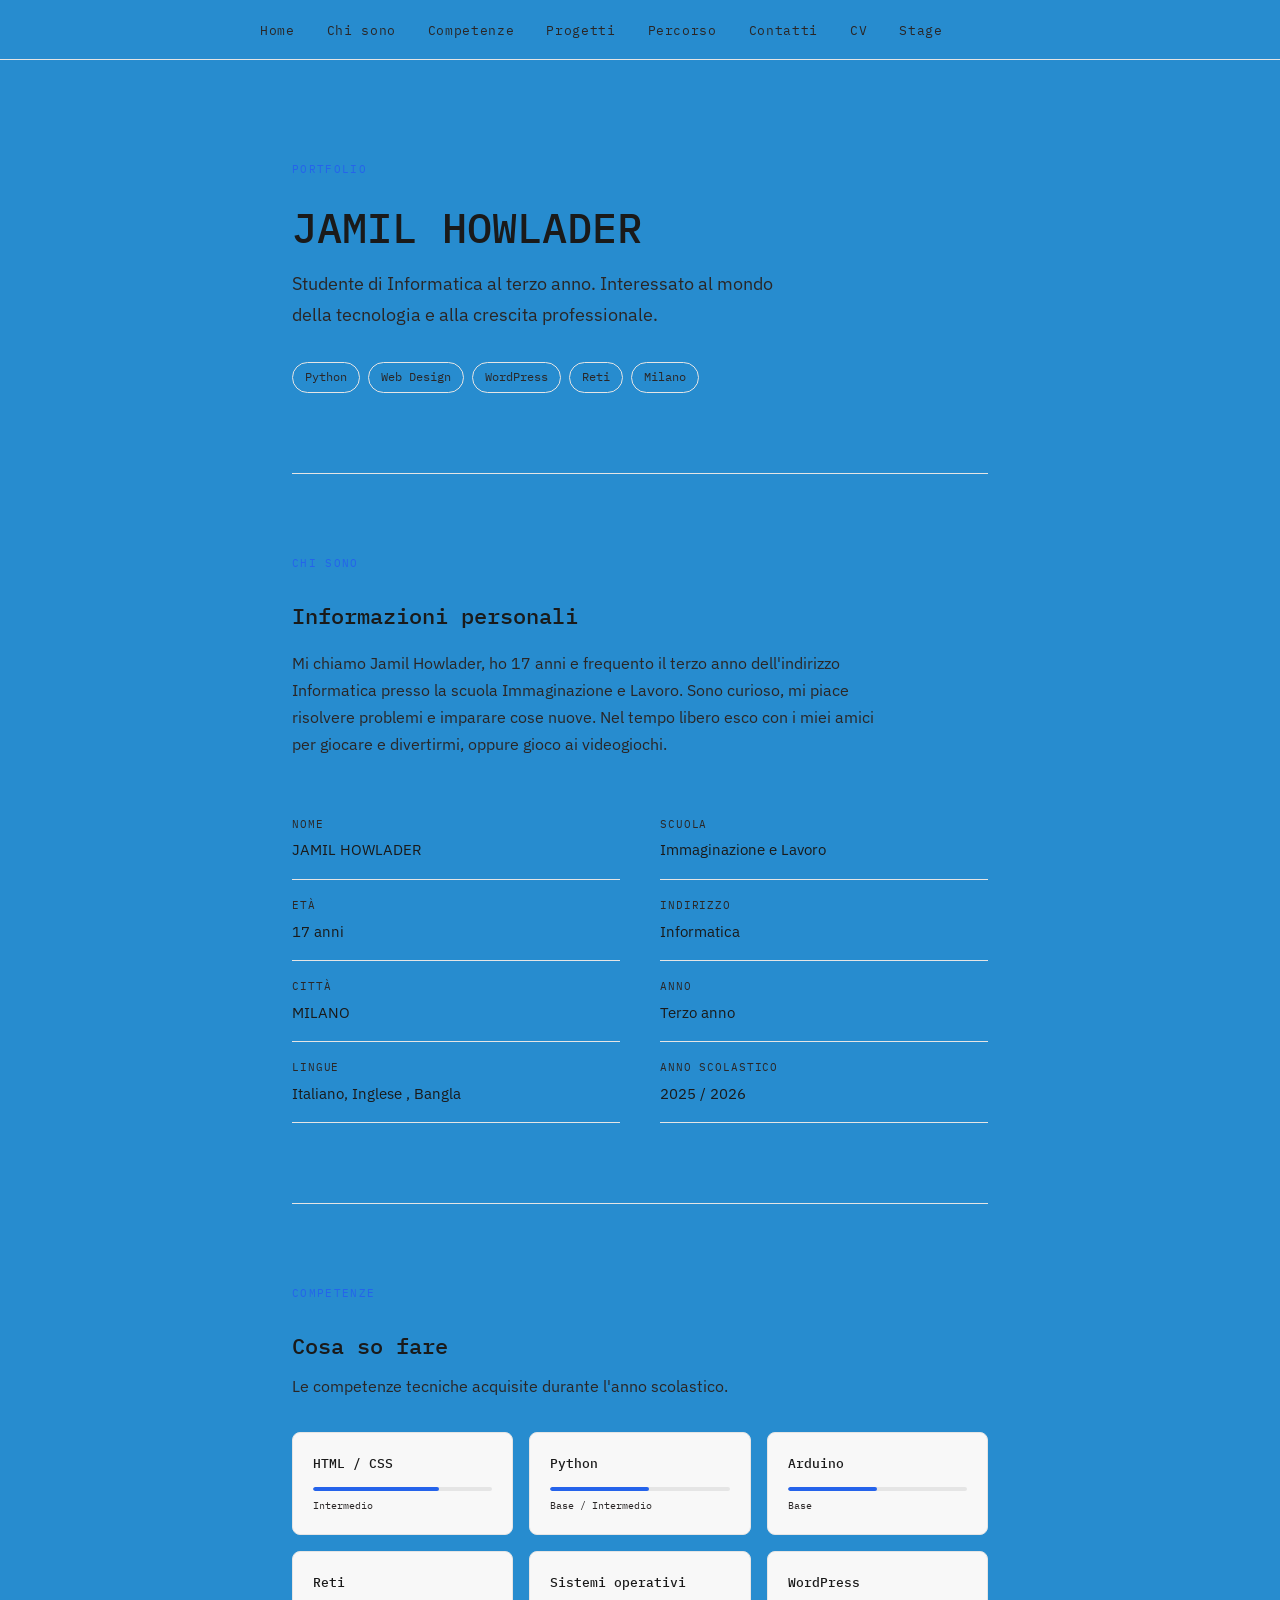
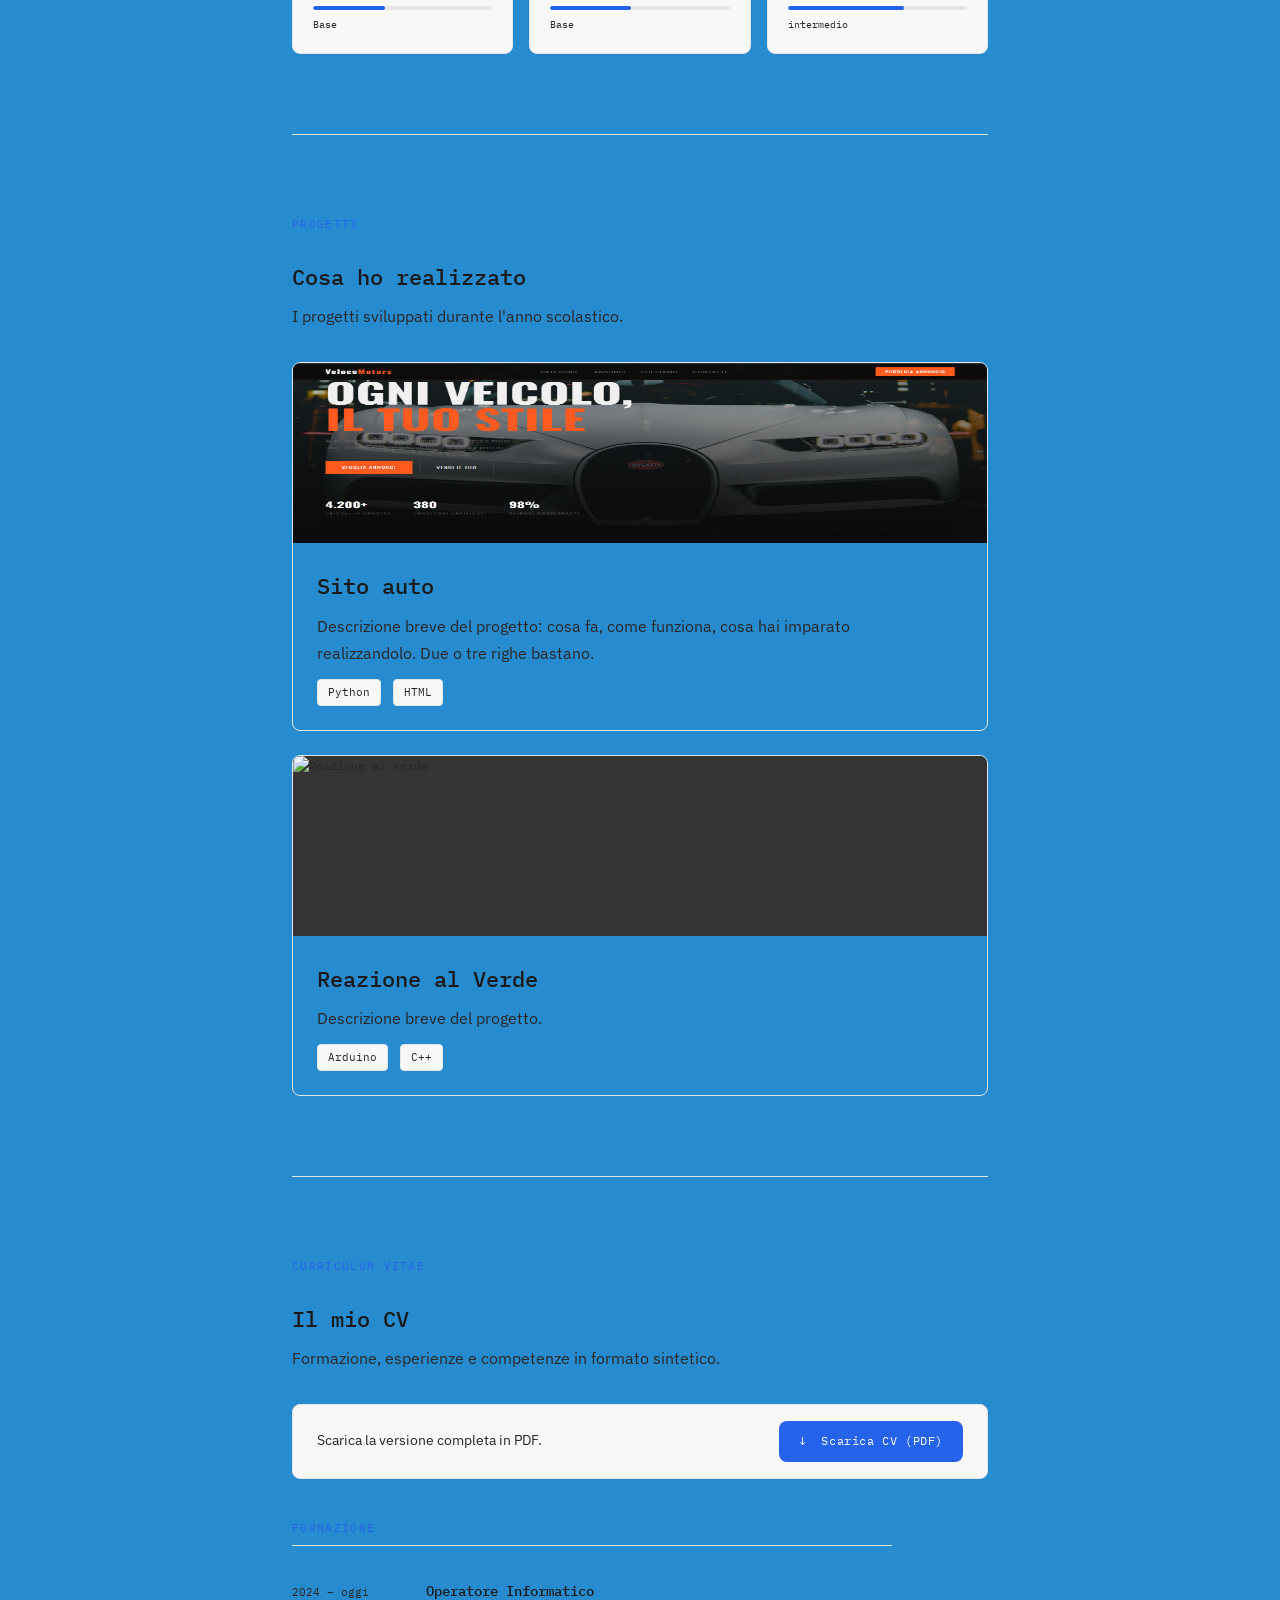
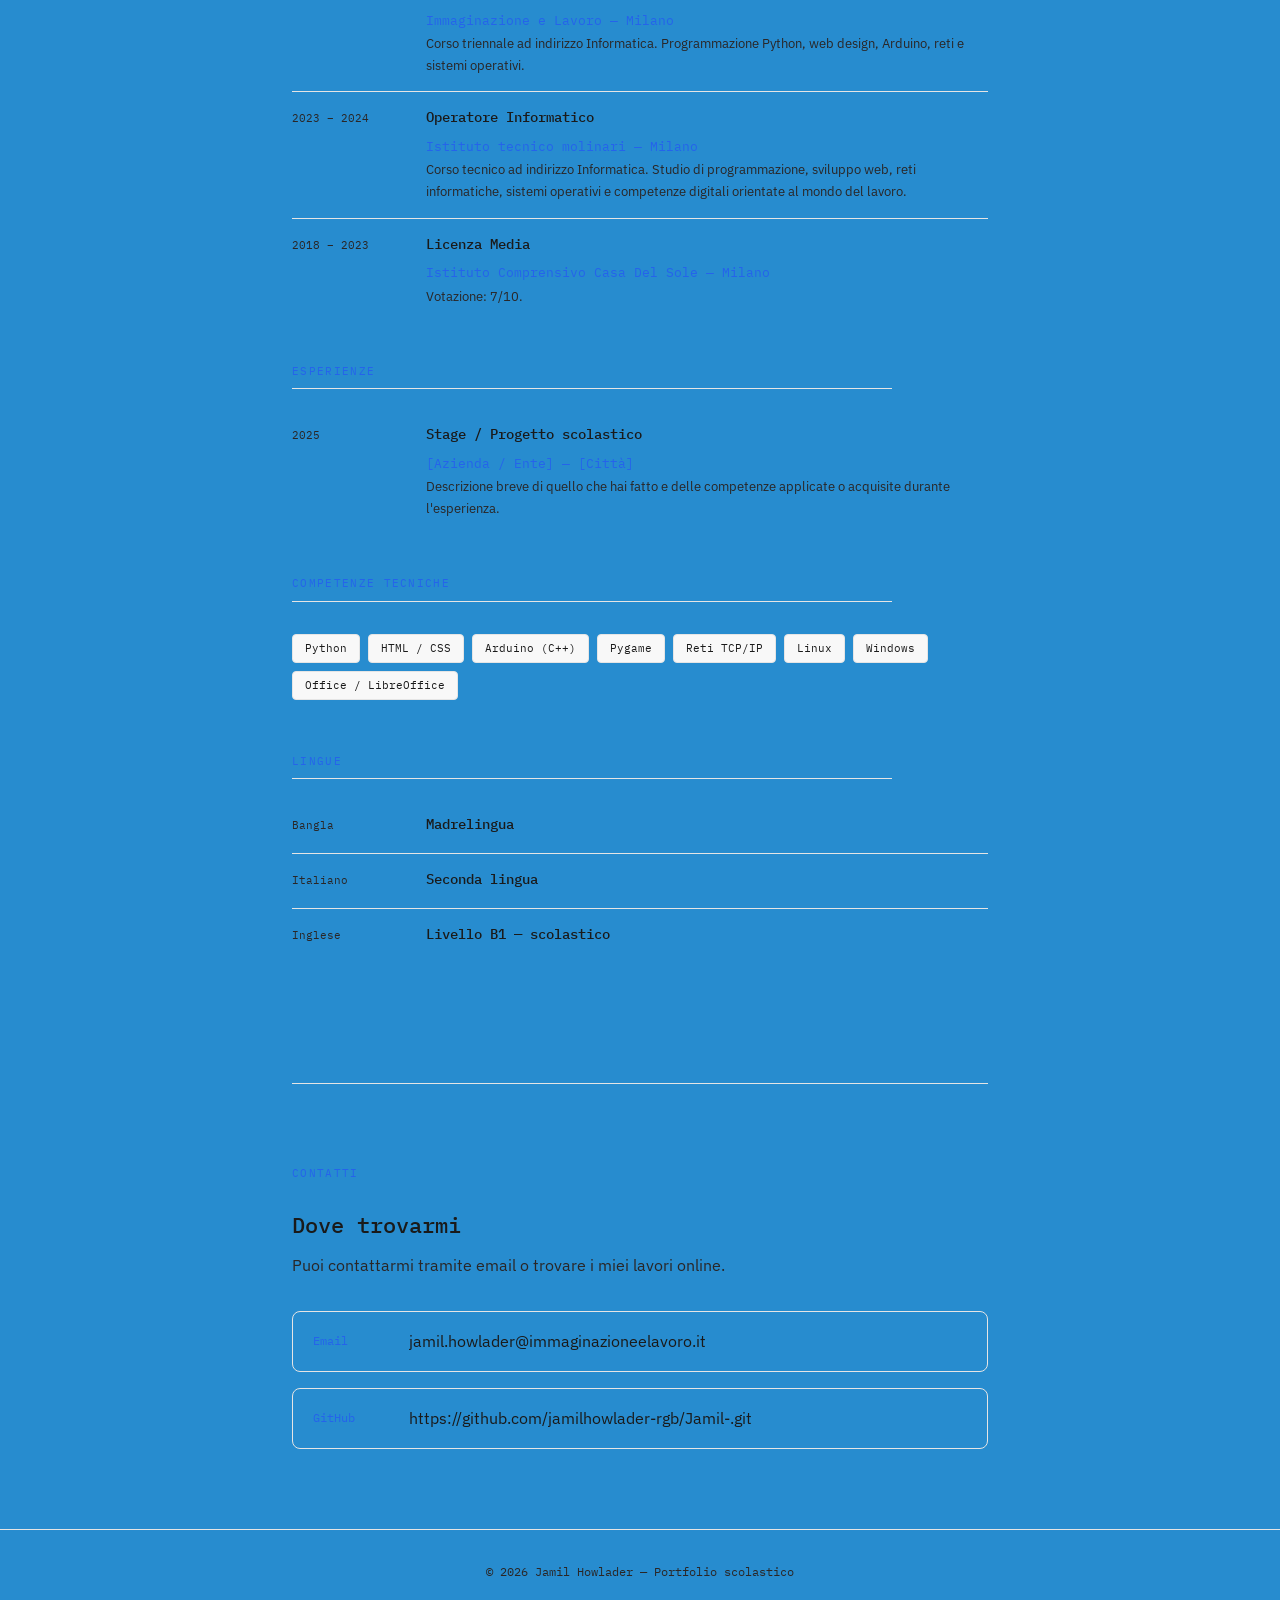
==== commit ead7732f: "fff" ====
--- a/index.html
+++ b/index.html
@@ -200,7 +200,7 @@
             -->
           </div>
           <div class="progetto-corpo">
-            <h2>Nome del progetto</h2>
+            <h2>Sito auto</h2>
             <p style="margin-top: 8px;">
               Descrizione breve del progetto: cosa fa, come funziona, cosa hai imparato
               realizzandolo. Due o tre righe bastano.
--- a/style.css
+++ b/style.css
@@ -3,7 +3,7 @@
    Cambiarle qui le cambia su TUTTE le pagine
    ============================================= */
 :root {
-  --colore-sfondo:     #e25f38;
+  --colore-sfondo:     #278ccf;
   --colore-testo:      #1a1a1a;
   --colore-testo-muto: #2a2626;
   --colore-accento:    #2563eb;   /* ✏️ cambia questo colore con il tuo preferito */
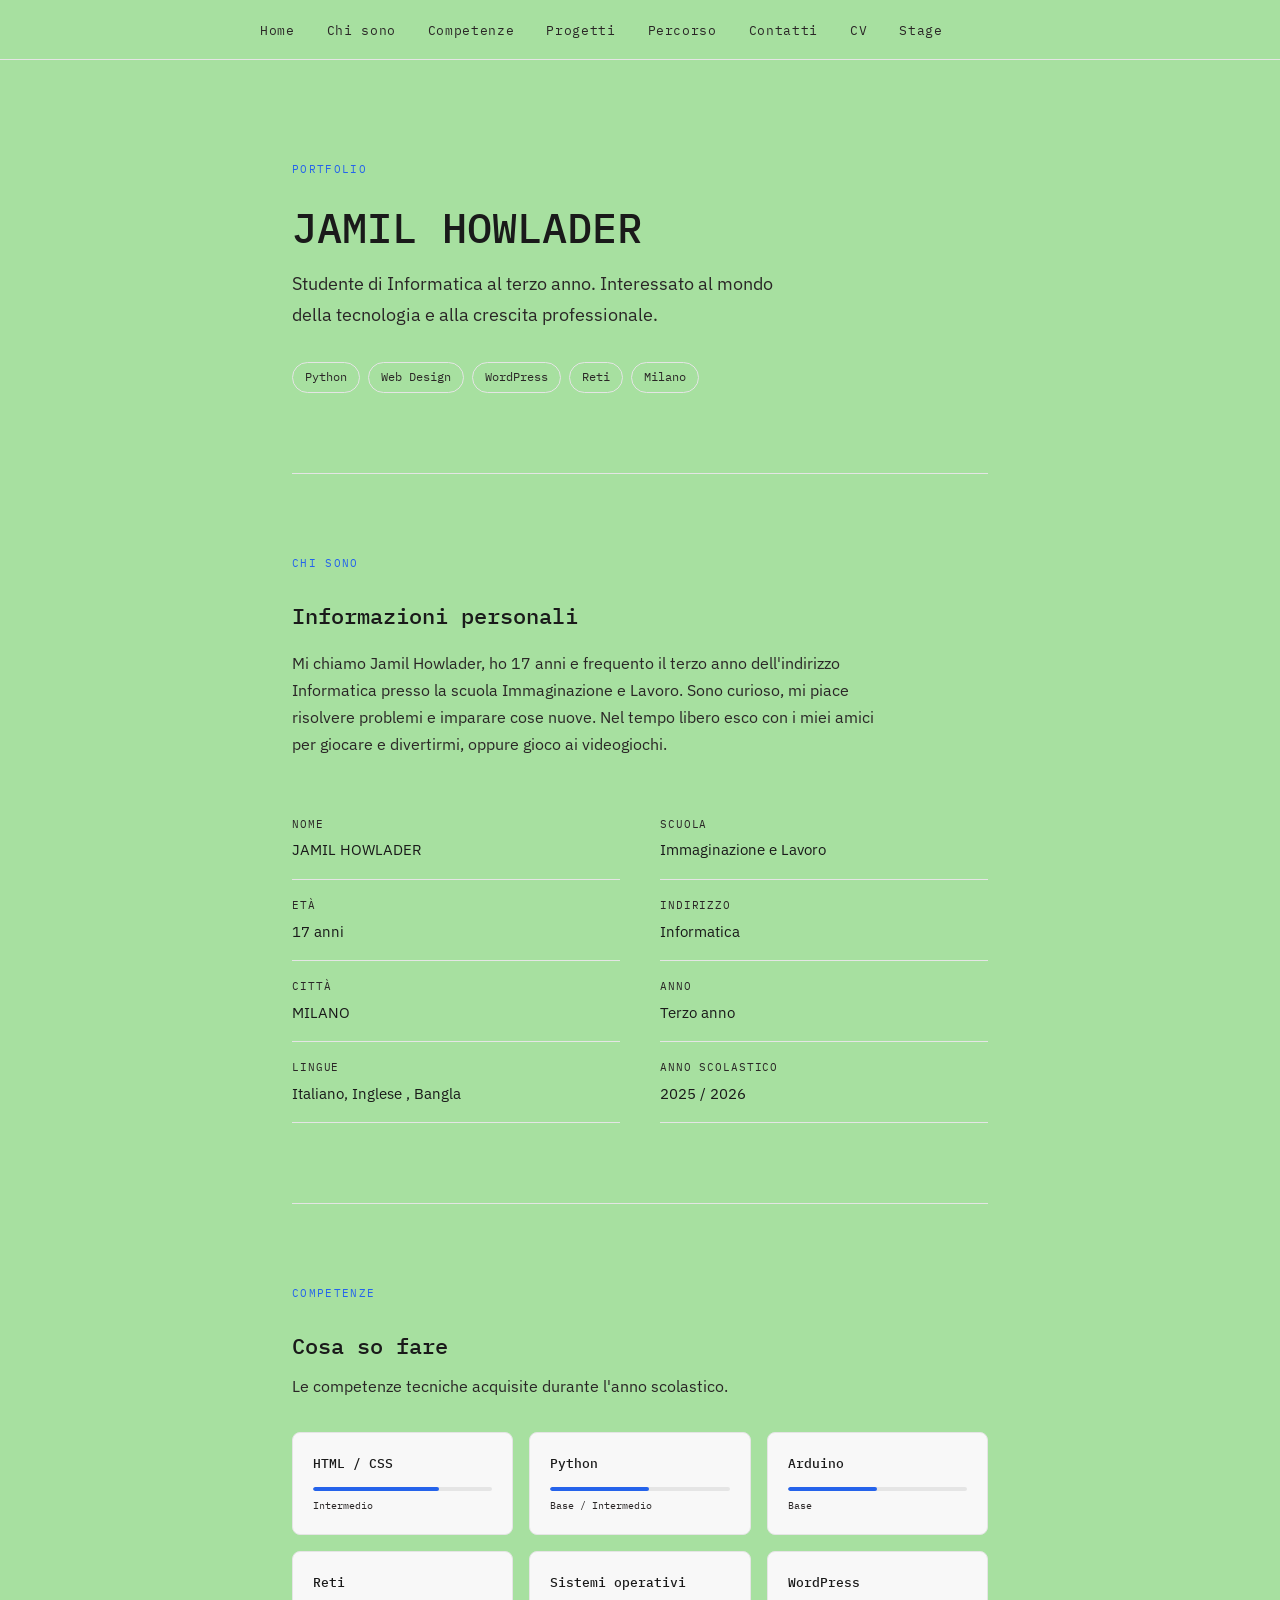
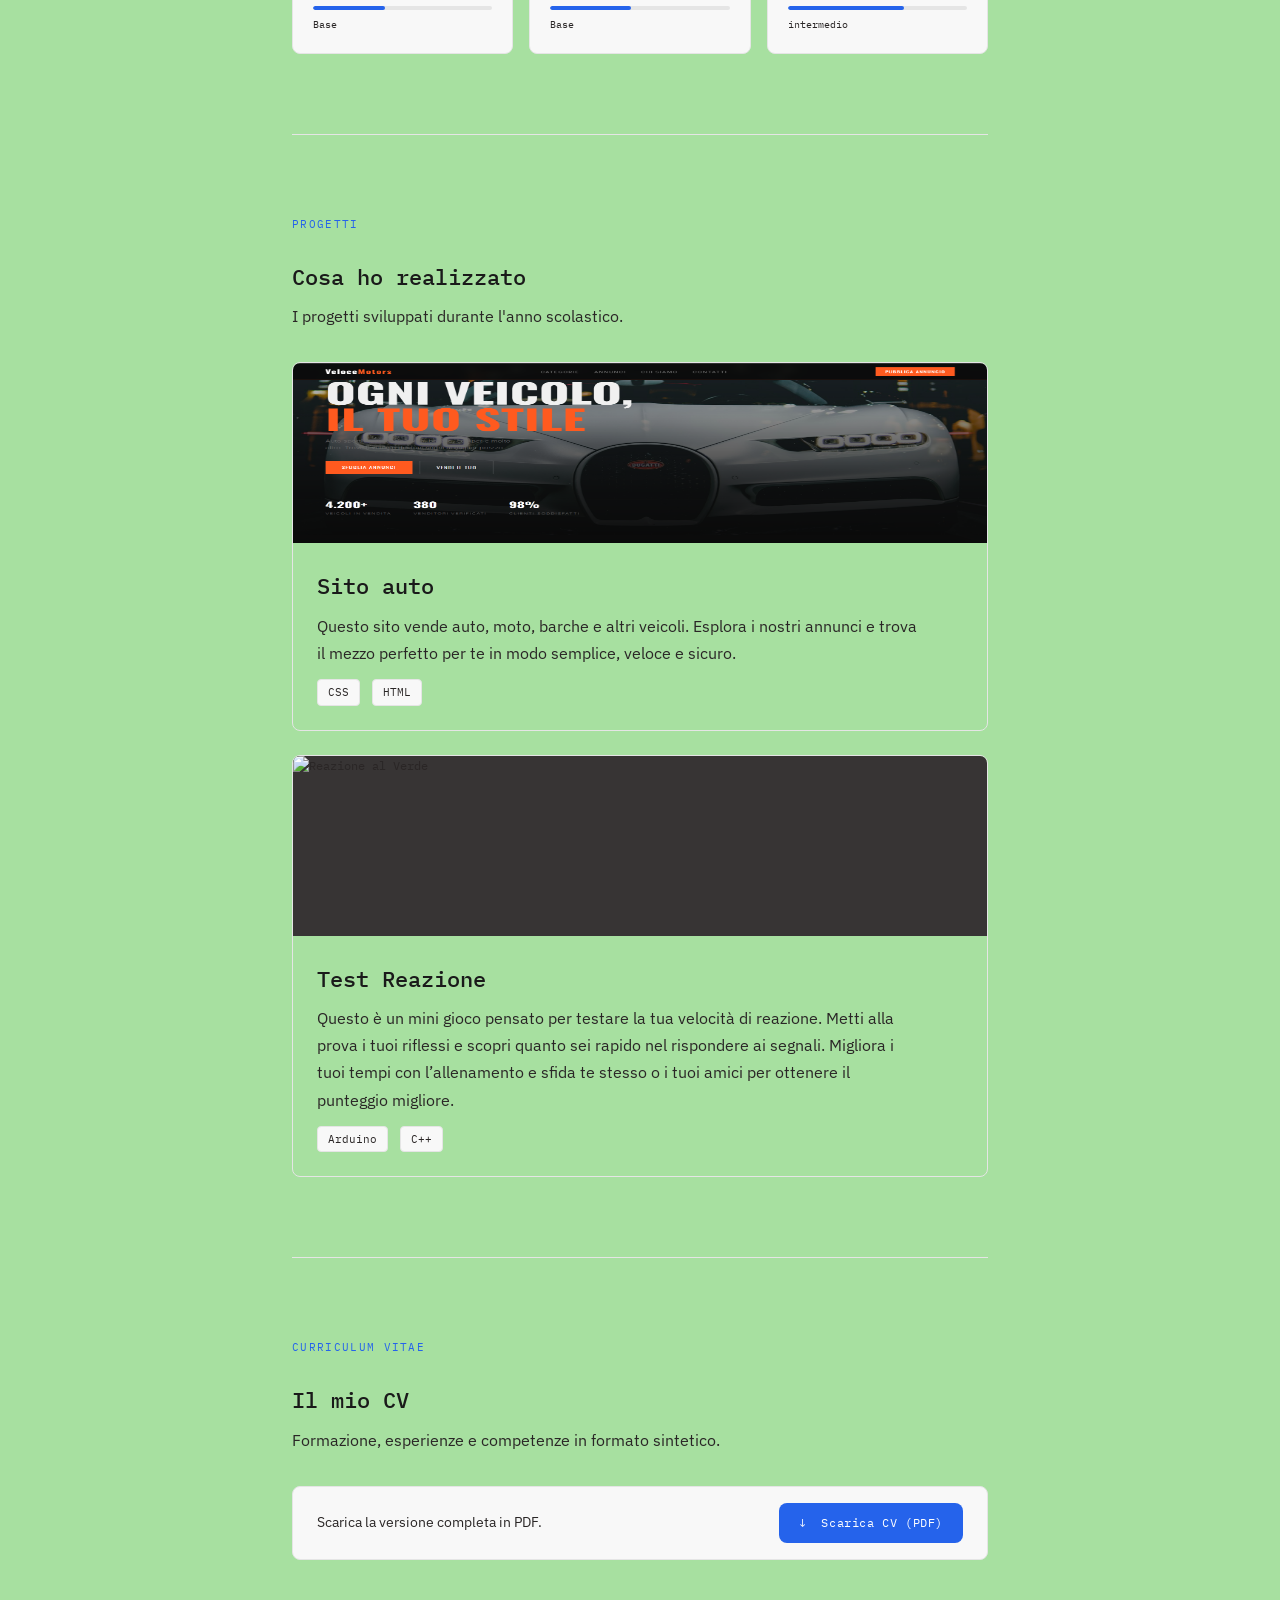
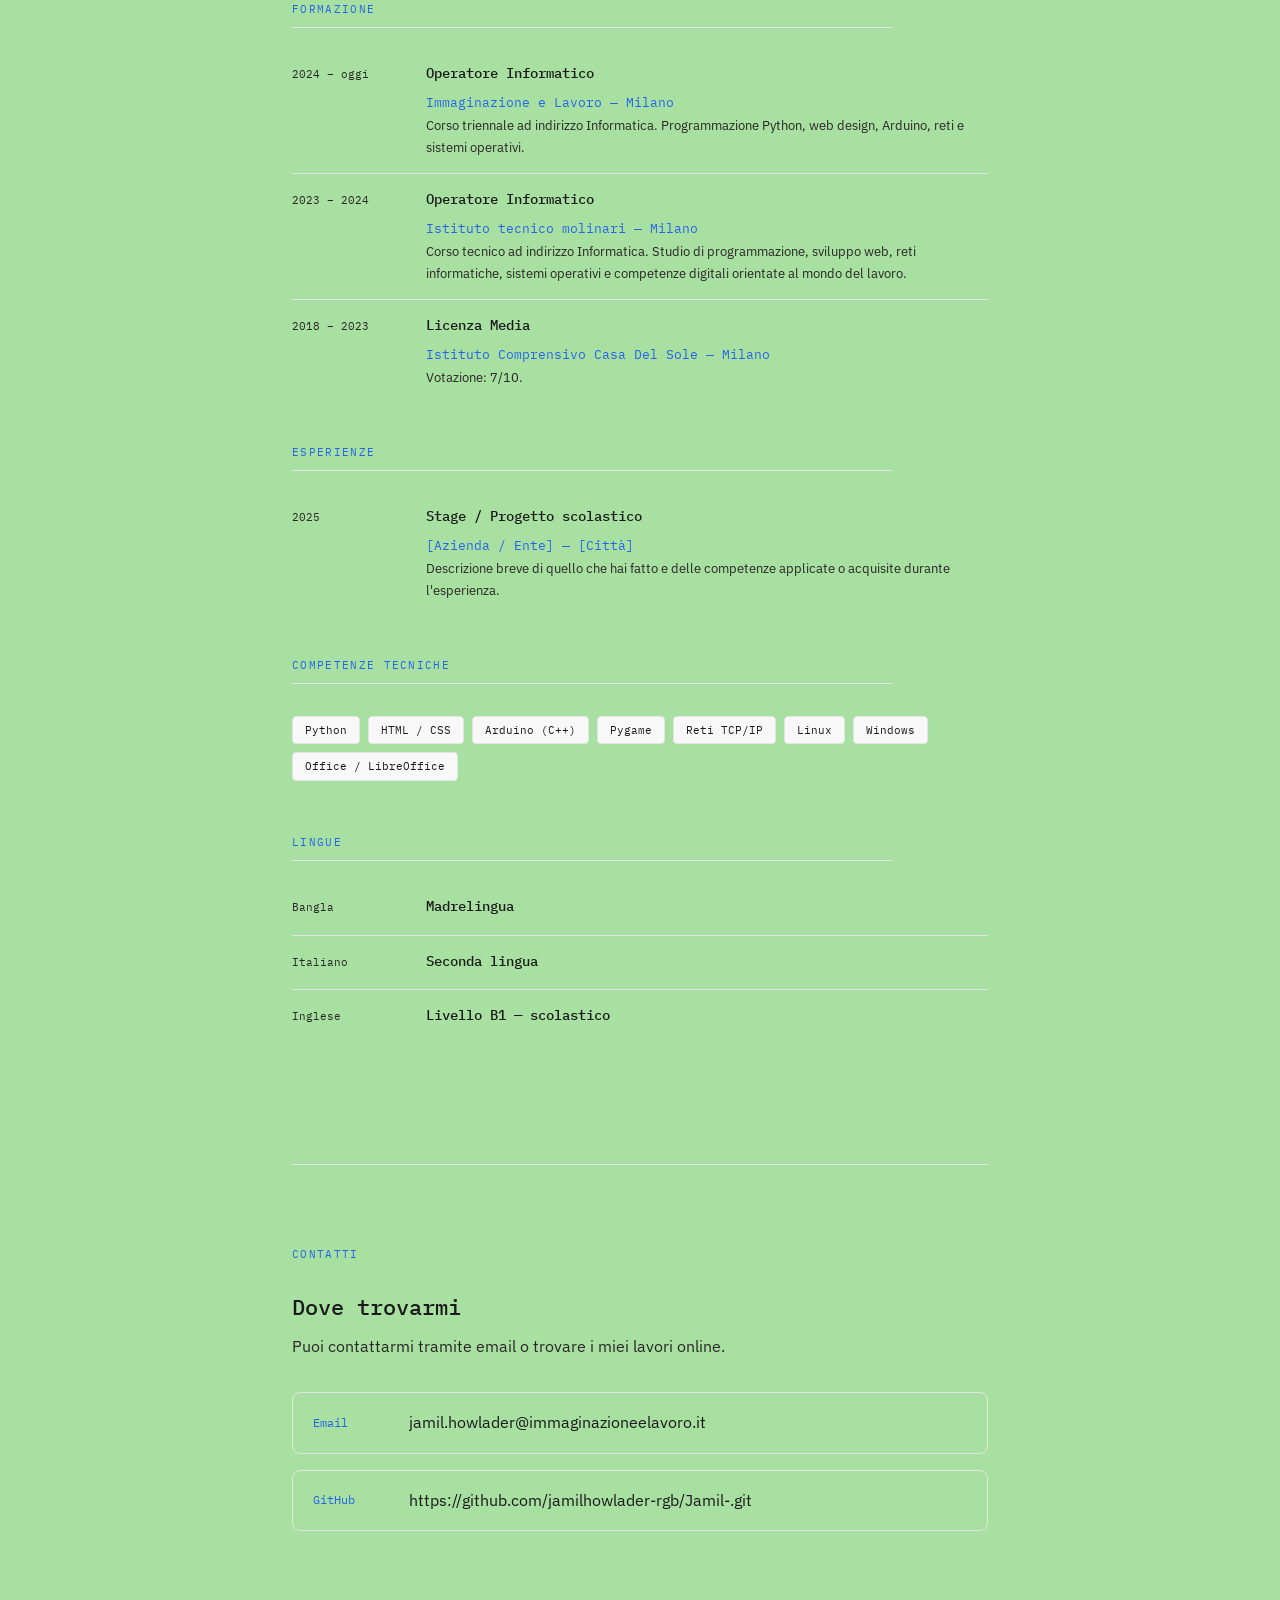
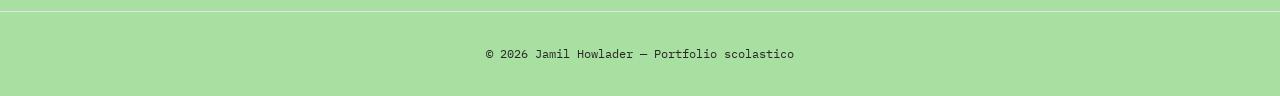
==== commit 7380a086: "Update index.html" ====
--- a/index.html
+++ b/index.html
@@ -202,12 +202,15 @@
           <div class="progetto-corpo">
             <h2>Sito auto</h2>
             <p style="margin-top: 8px;">
-              Descrizione breve del progetto: cosa fa, come funziona, cosa hai imparato
-              realizzandolo. Due o tre righe bastano.
+             Questo sito vende auto, moto, barche e 
+             altri veicoli. Esplora i nostri annunci e
+              trova il mezzo perfetto per te in modo semplice,
+               veloce e sicuro.
+
             </p>
             <div class="progetto-meta">
               <!-- ✏️ aggiungi i linguaggi / strumenti usati -->
-              <span class="badge">Python</span>
+              <span class="badge">CSS</span>
               <span class="badge">HTML</span>
             </div>
             <!-- ✏️ se hai un link al progetto, inseriscilo qui -->
@@ -221,9 +224,10 @@
             <img src="./sema.png" alt="Reazione al Verde" style="width:100%;height:100%;object-fit:cover;">
           </div>
           <div class="progetto-corpo">
-            <h2>Reazione al Verde</h2>
+            <h2>Test Reazione</h2>
             <p style="margin-top: 8px;">
-              Descrizione breve del progetto.
+              Questo è un mini gioco pensato per testare la tua velocità di reazione. Metti alla prova i tuoi riflessi e scopri quanto sei rapido nel rispondere ai segnali. Migliora i tuoi tempi con l’allenamento e sfida te stesso o i tuoi amici per ottenere il punteggio migliore.
+              
             </p>
             <div class="progetto-meta">
               <span class="badge">Arduino</span>
--- a/style.css
+++ b/style.css
@@ -3,7 +3,7 @@
    Cambiarle qui le cambia su TUTTE le pagine
    ============================================= */
 :root {
-  --colore-sfondo:     #278ccf;
+  --colore-sfondo:     #a7e0a0;
   --colore-testo:      #1a1a1a;
   --colore-testo-muto: #2a2626;
   --colore-accento:    #2563eb;   /* ✏️ cambia questo colore con il tuo preferito */
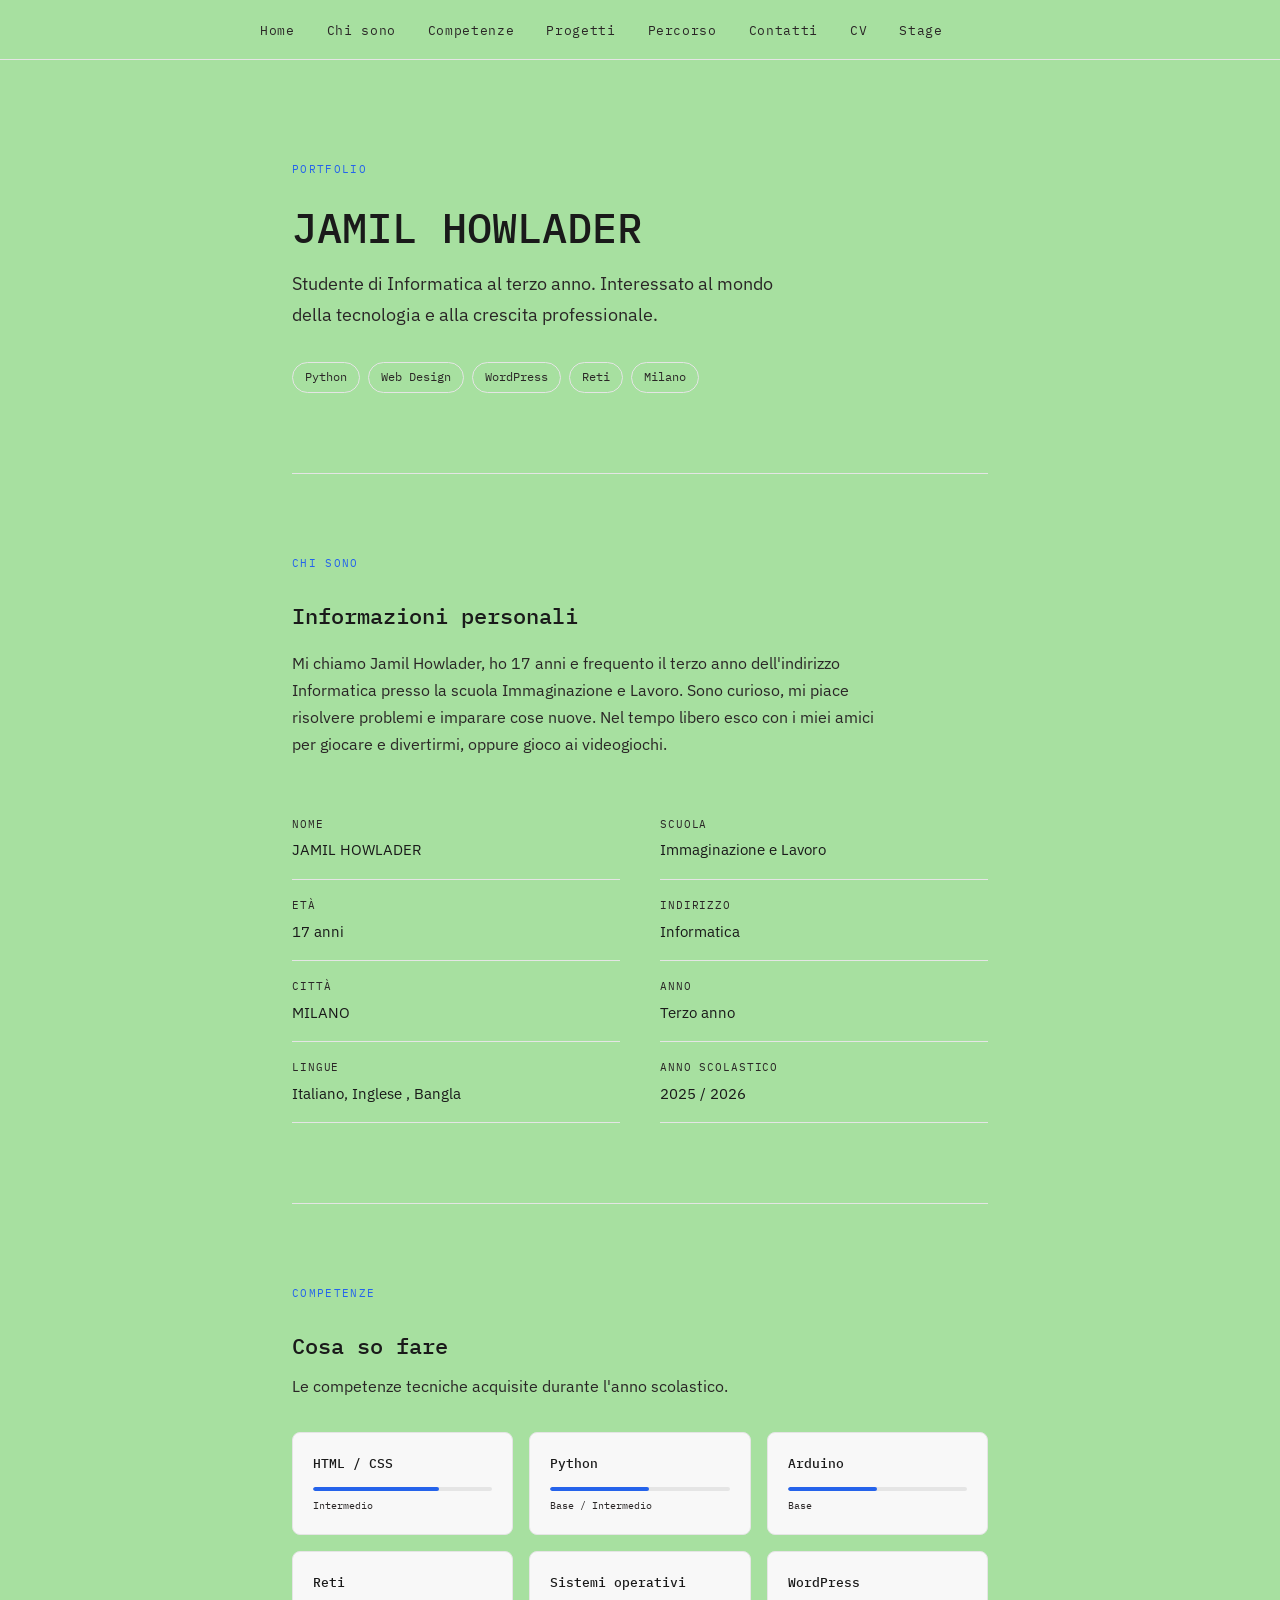
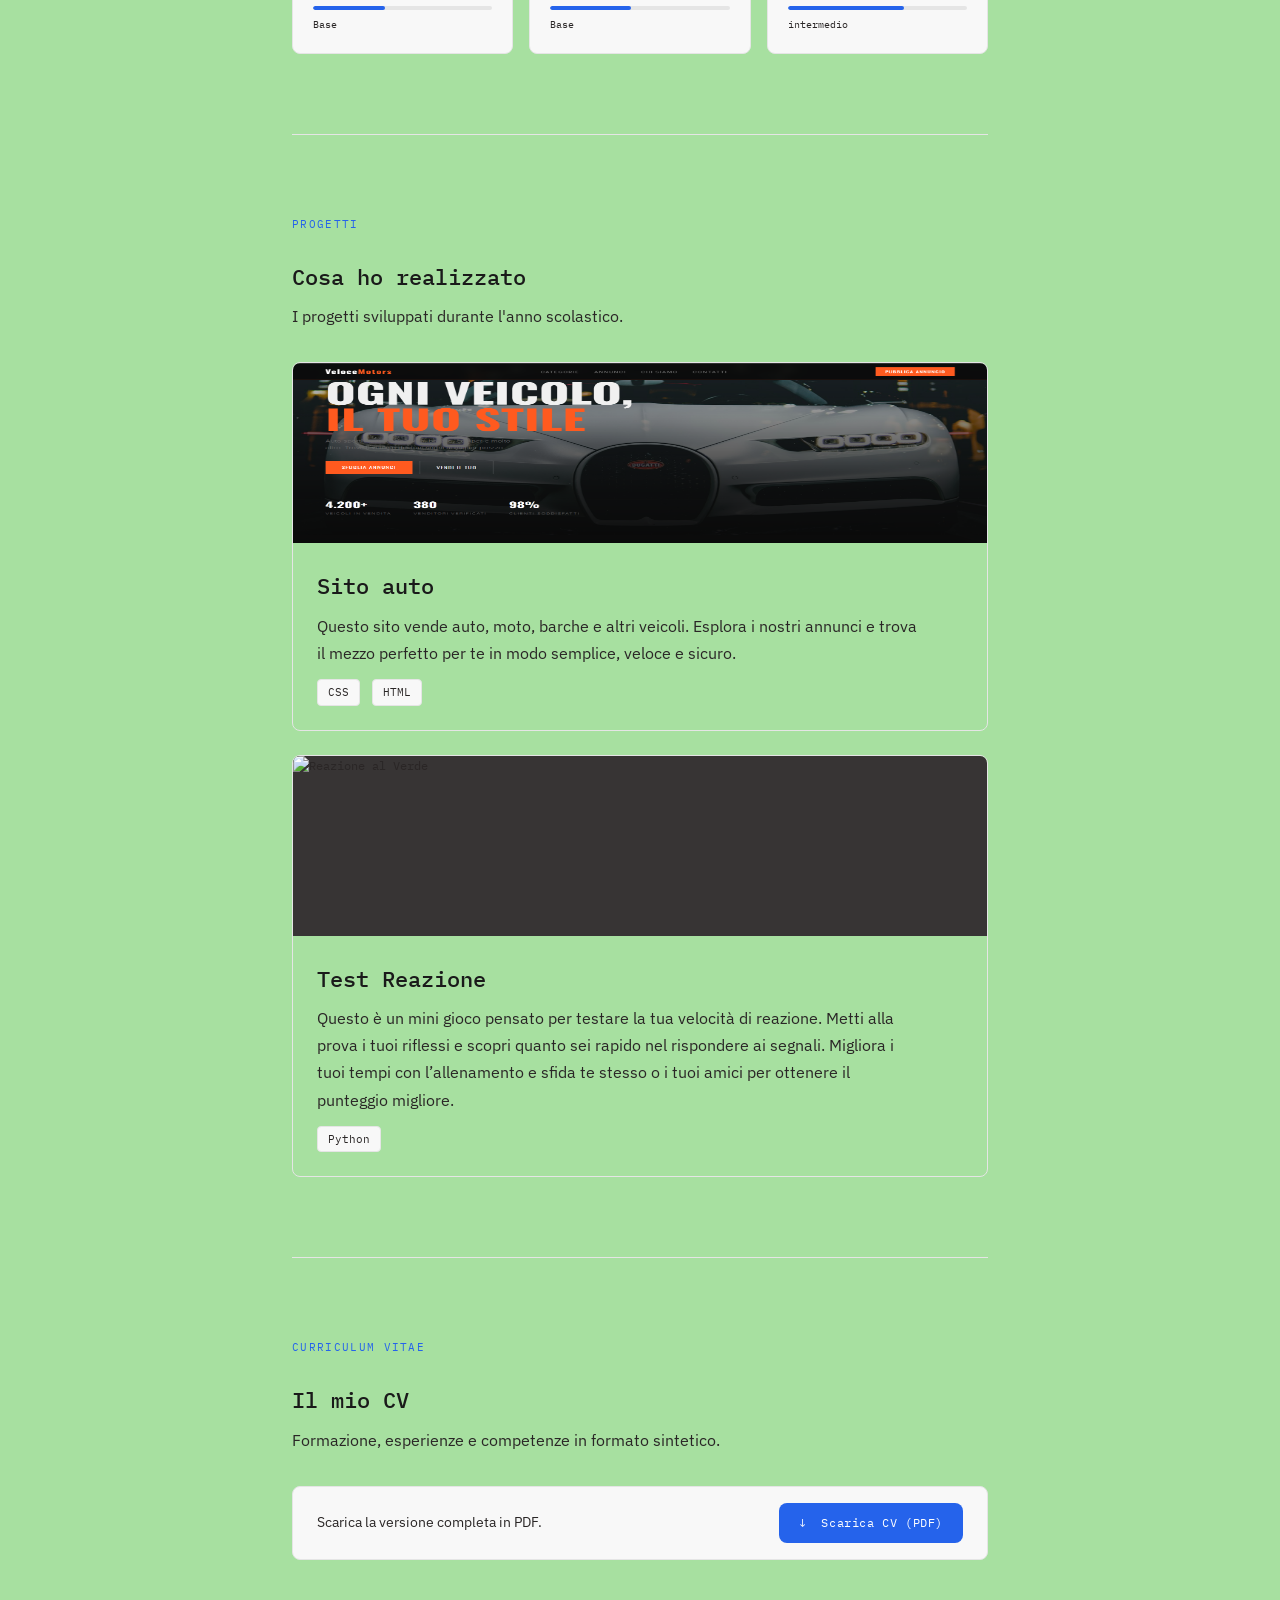
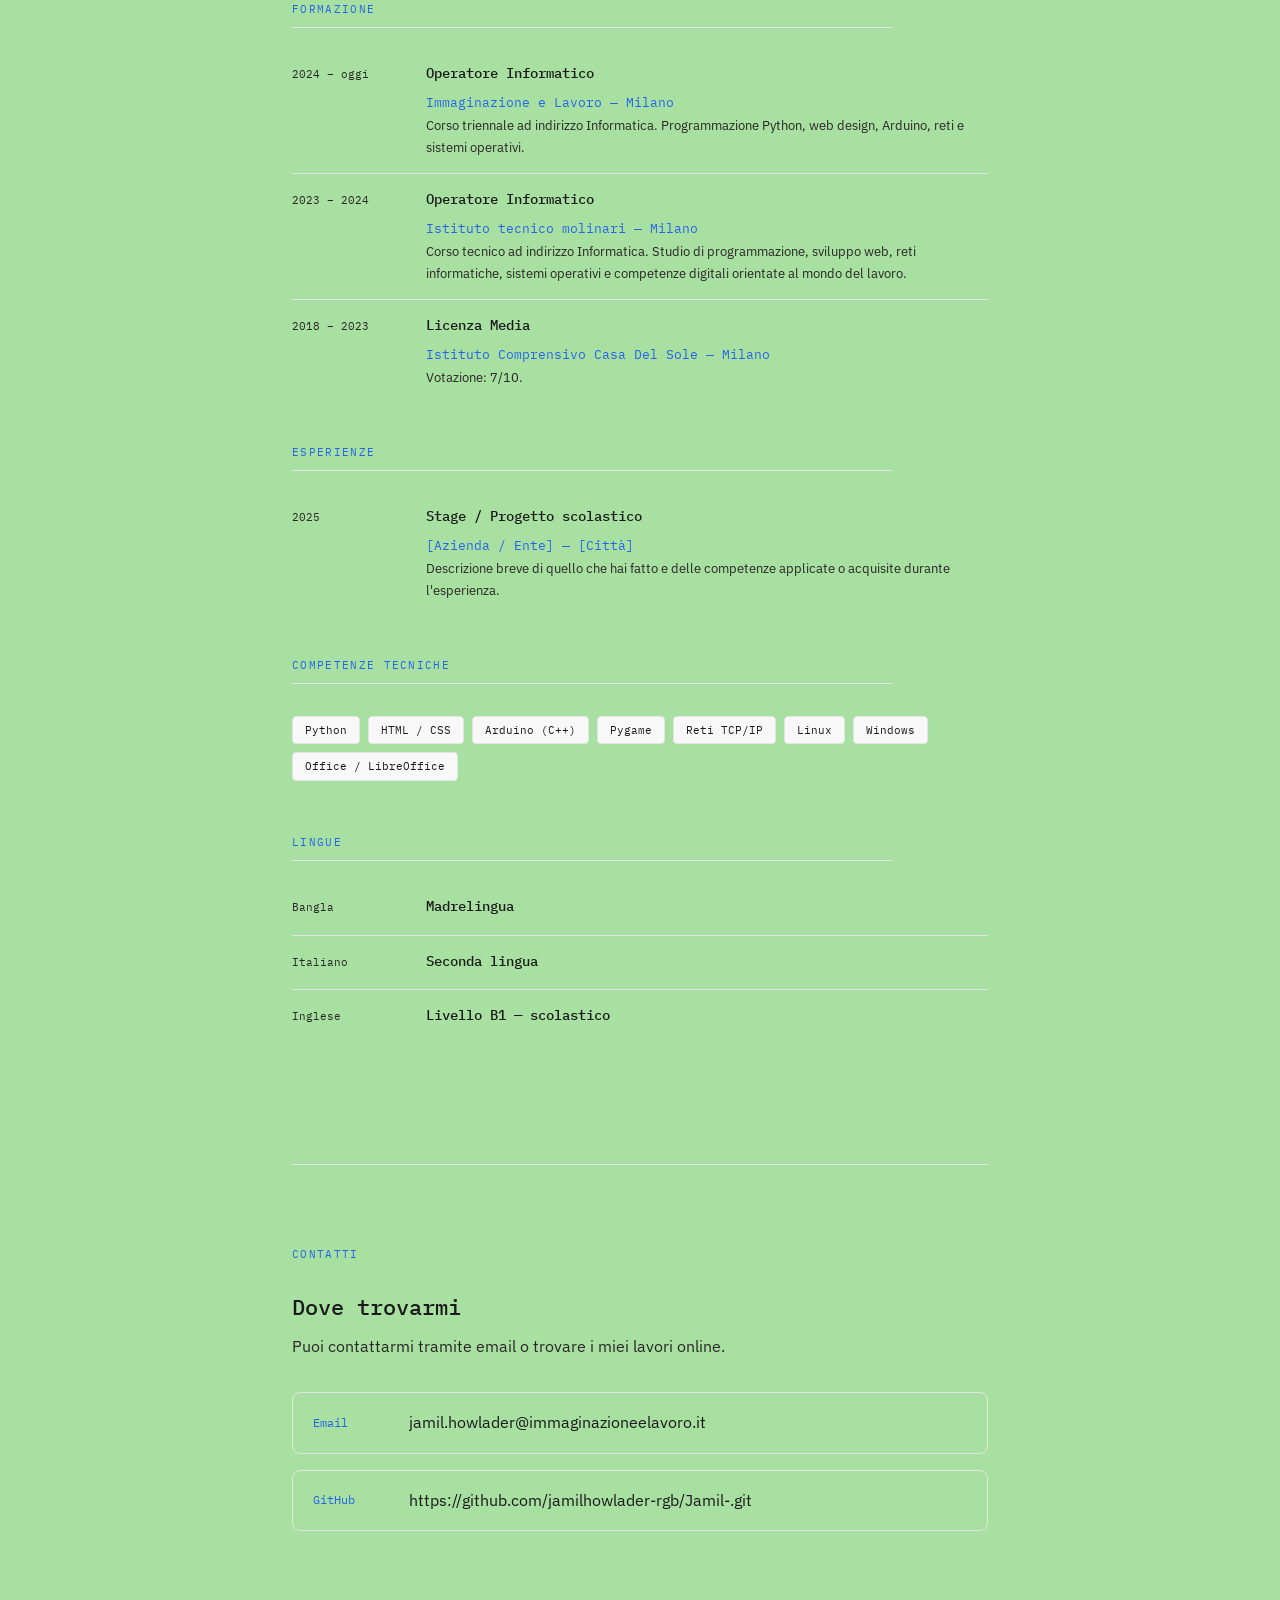
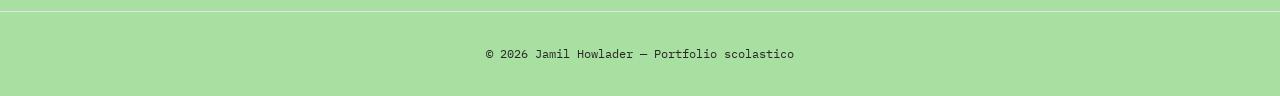
==== commit 82eeb6d0: "Update index.html" ====
--- a/index.html
+++ b/index.html
@@ -227,11 +227,10 @@
             <h2>Test Reazione</h2>
             <p style="margin-top: 8px;">
               Questo è un mini gioco pensato per testare la tua velocità di reazione. Metti alla prova i tuoi riflessi e scopri quanto sei rapido nel rispondere ai segnali. Migliora i tuoi tempi con l’allenamento e sfida te stesso o i tuoi amici per ottenere il punteggio migliore.
-              
+
             </p>
             <div class="progetto-meta">
-              <span class="badge">Arduino</span>
-              <span class="badge">C++</span>
+              <span class="badge">Python</span>
             </div>
           </div>
         </div>
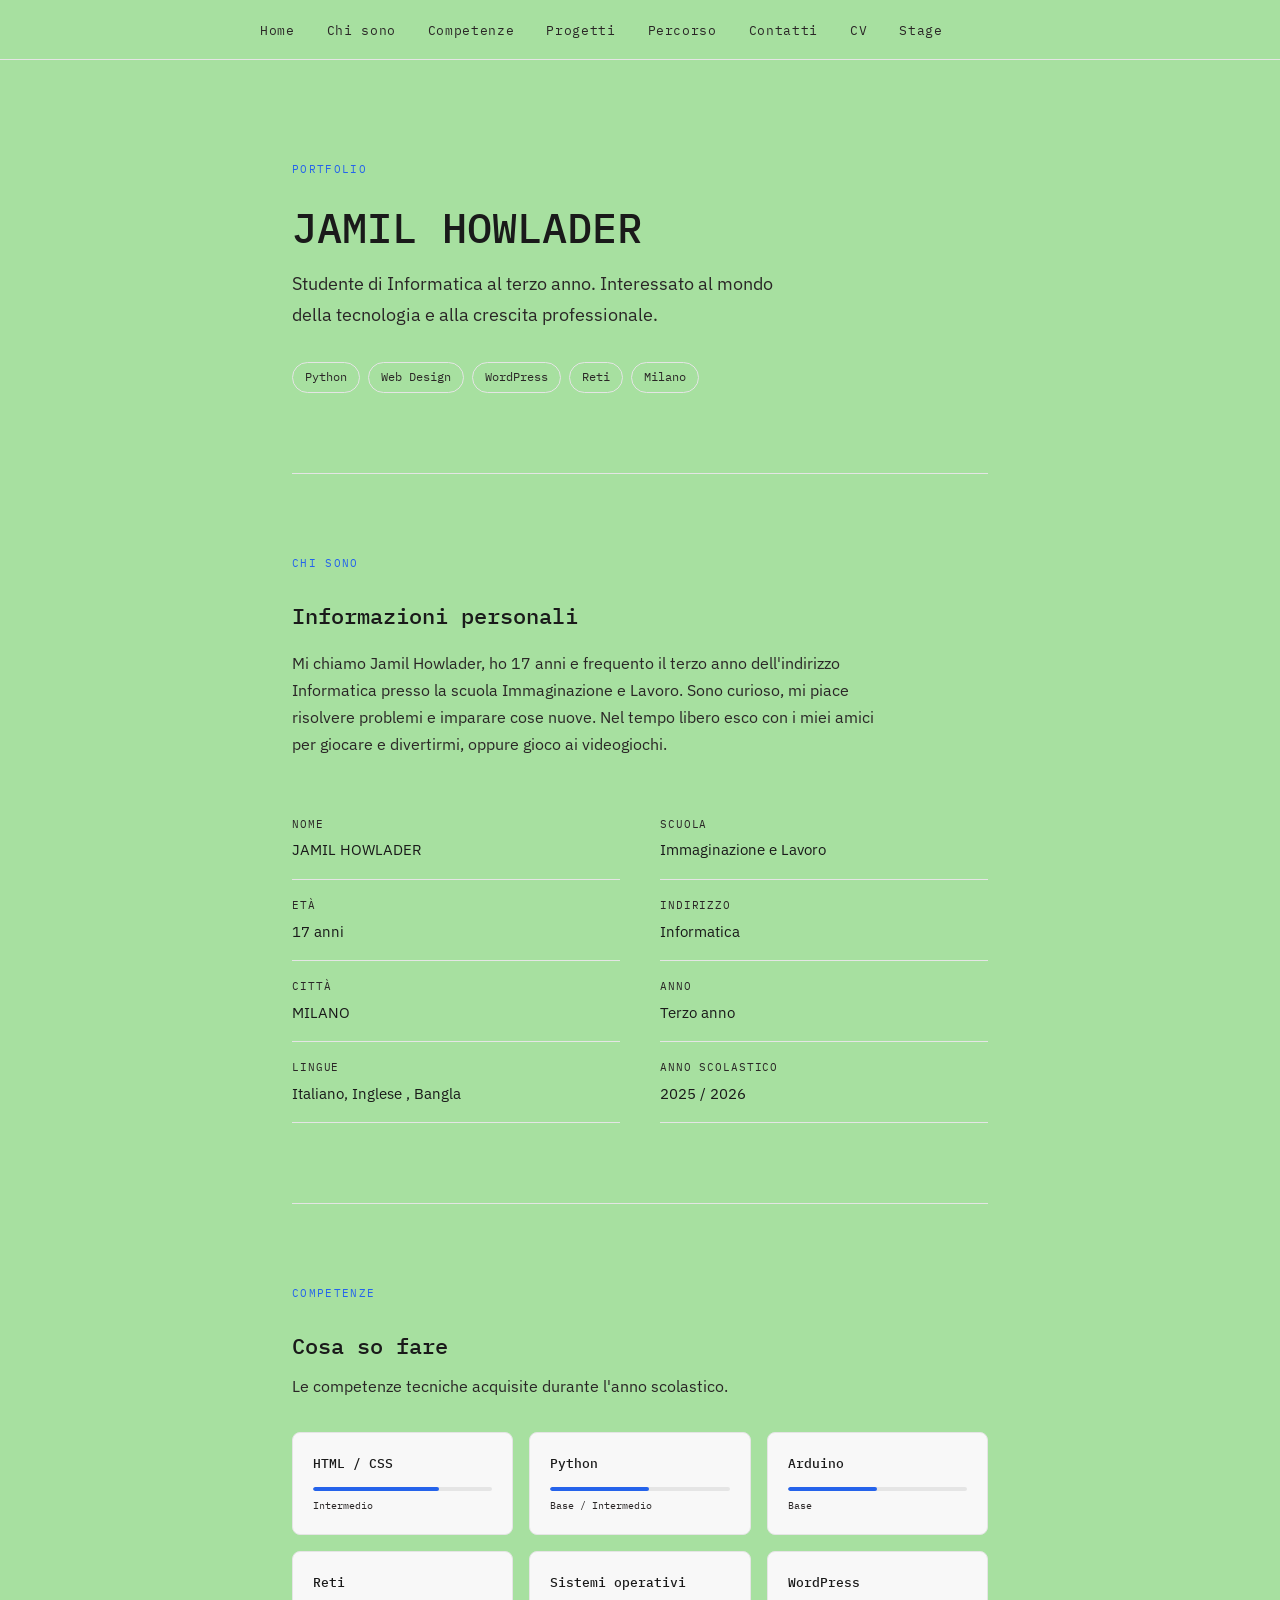
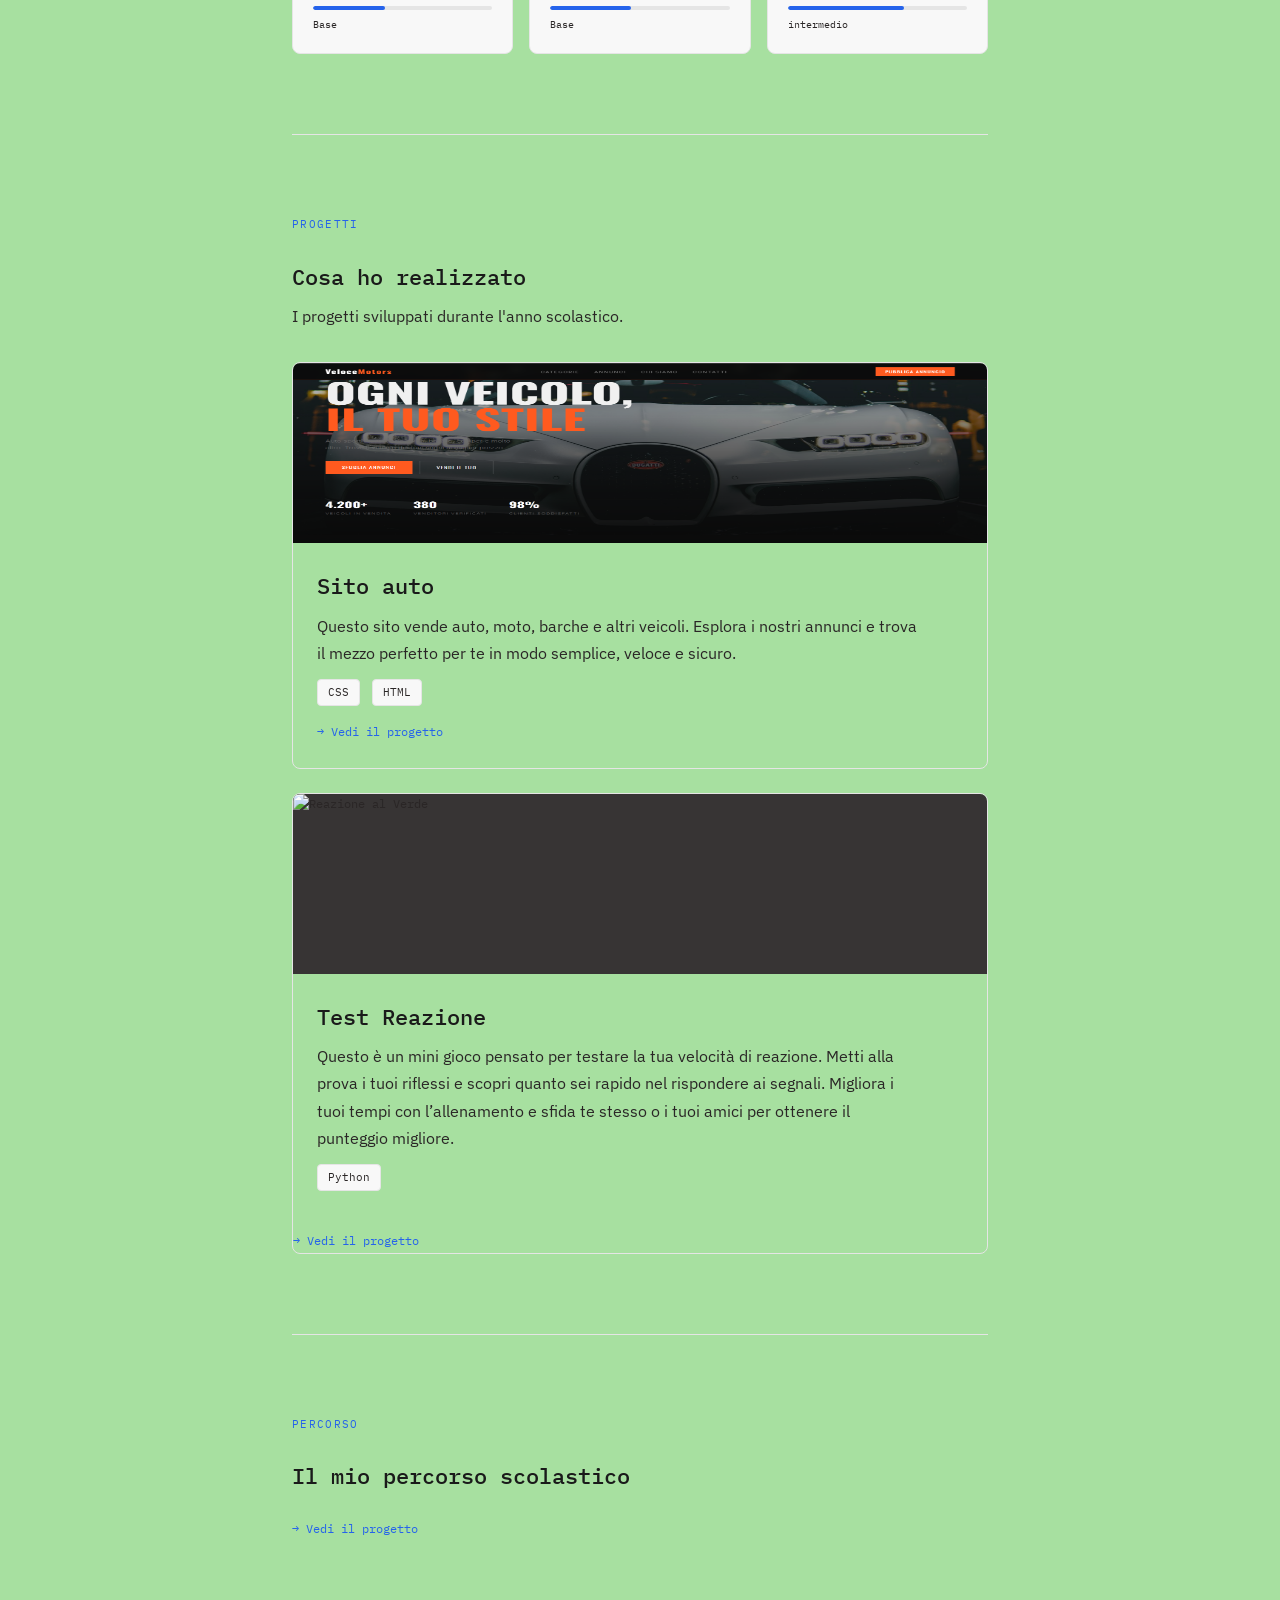
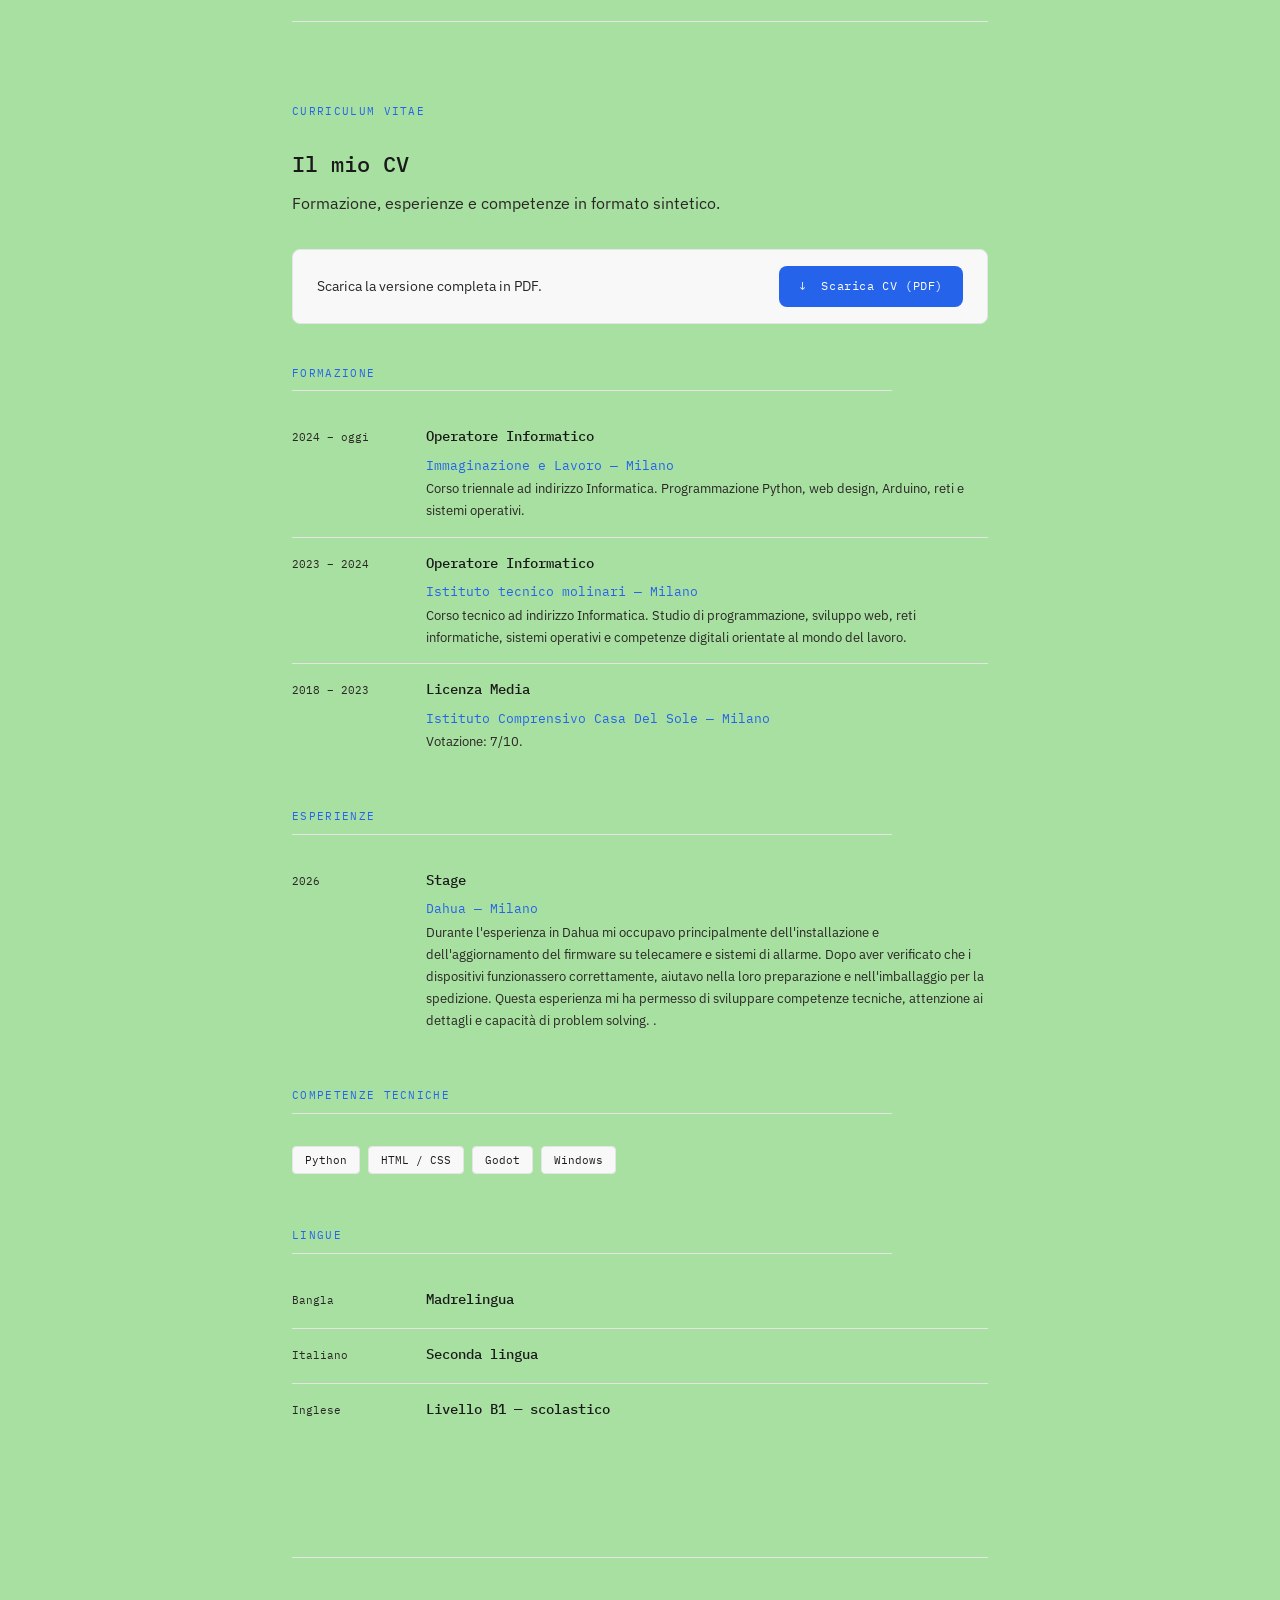
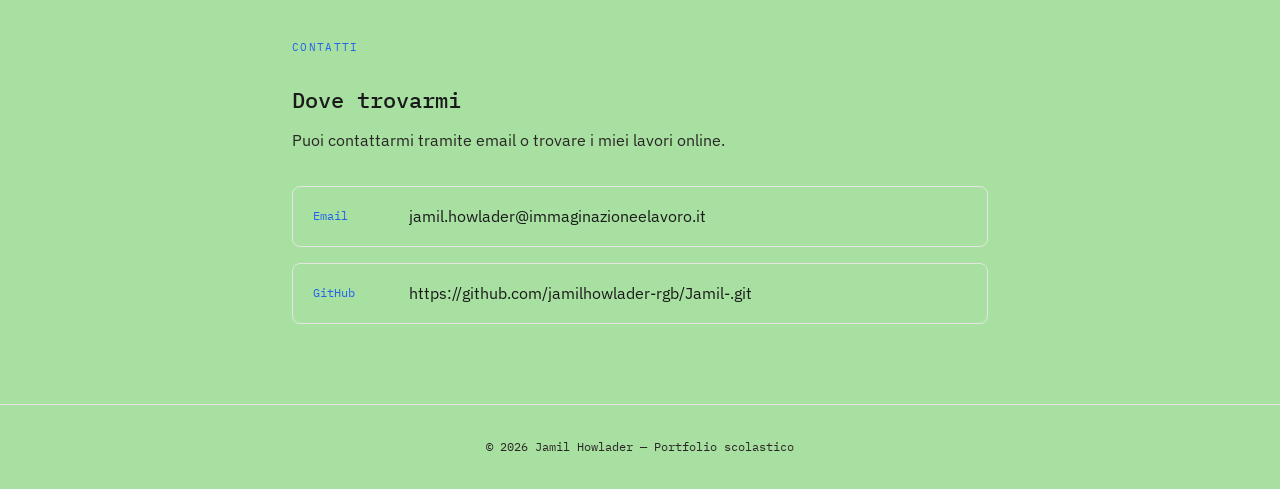
==== commit 3d17c7b1: "Update index.html" ====
--- a/index.html
+++ b/index.html
@@ -215,6 +215,9 @@
             </div>
             <!-- ✏️ se hai un link al progetto, inseriscilo qui -->
             <!-- <a href="#" class="progetto-link">→ Vedi il progetto</a> -->
+             <a href="file:///C:/Users/howla/Desktop/progetto%20orale%201%23/index.html" class="progetto-link">→ Vedi il progetto</a>
+
+
           </div>
         </div>
 
@@ -233,11 +236,30 @@
               <span class="badge">Python</span>
             </div>
           </div>
+
+                       <a href="file:///C:/Users/howla/Desktop/progetto2%20exam/f1_start_lights_reaction_game.html" class="progetto-link">→ Vedi il progetto</a>
+
+
         </div>
 
         <!-- ✏️ copia un blocco qui sopra per aggiungere altri progetti -->
 
       </div>
+    </section>
+
+    <!-- ==========================================
+         PERCORSO
+         ========================================== --> 
+    <section id="percorso">
+      <p class="etichetta">Percorso</p>
+      <h2>Il mio percorso scolastico</h2>
+      <p style="margin-top: 8px;">
+      <a href="file:///C:/Users/howla/Downloads/percorso_scolastico_orizzontale.svg" class="progetto-link">→ Vedi il progetto</a>
+
+        
+
+
+
     </section>
 
     <!-- ==========================================
@@ -306,13 +328,19 @@
 
         <!-- ✏️ MODIFICA: aggiungi stage, lavori, volontariato, ecc. -->
         <div class="cv-riga">
-          <span class="cv-periodo">2025</span>
-          <div class="cv-contenuto">
-            <h3>Stage / Progetto scolastico</h3>
+          <span class="cv-periodo">2026</span>
+          <div class="cv-contenuto">
+            <h3>Stage</h3>
             <!-- ✏️ MODIFICA: azienda o contesto -->
-            <span class="cv-luogo">[Azienda / Ente] — [Città]</span>
-            <p>Descrizione breve di quello che hai fatto e delle competenze
-               applicate o acquisite durante l'esperienza.</p>
+            <span class="cv-luogo">Dahua — Milano</span>
+            <p>Durante l'esperienza in Dahua mi
+               occupavo principalmente dell'installazione 
+               e dell'aggiornamento del firmware su telecamere 
+               e sistemi di allarme. Dopo aver verificato che i dispositivi 
+               funzionassero correttamente, aiutavo nella loro preparazione e 
+               nell'imballaggio per la spedizione. Questa esperienza mi ha permesso di sviluppare competenze tecniche, 
+               attenzione ai dettagli e capacità di problem solving.
+.</p>
           </div>
         </div>
 
@@ -327,12 +355,8 @@
         <div class="cv-skill-lista">
           <span class="cv-skill">Python</span>
           <span class="cv-skill">HTML / CSS</span>
-          <span class="cv-skill">Arduino (C++)</span>
-          <span class="cv-skill">Pygame</span>
-          <span class="cv-skill">Reti TCP/IP</span>
-          <span class="cv-skill">Linux</span>
+          <span class="cv-skill">Godot</span>
           <span class="cv-skill">Windows</span>
-          <span class="cv-skill">Office / LibreOffice</span>
         </div>
       </div>
 
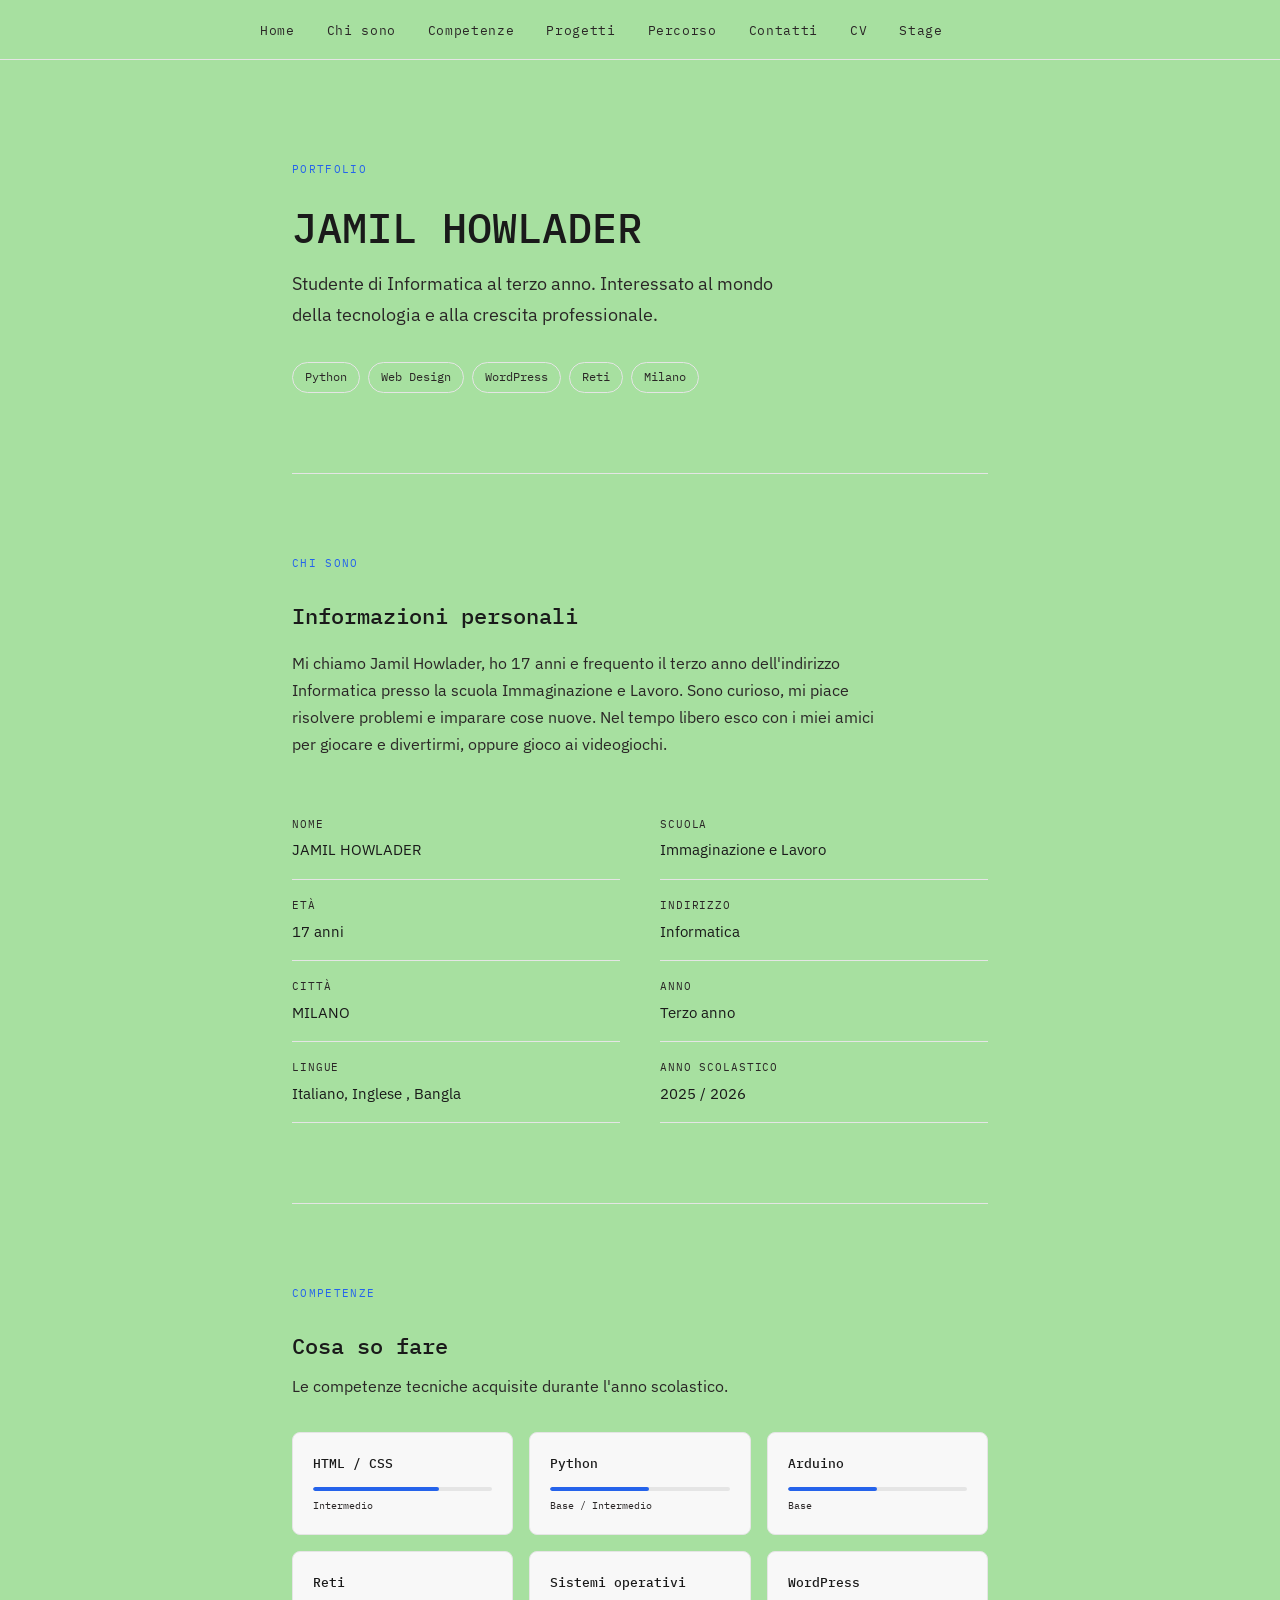
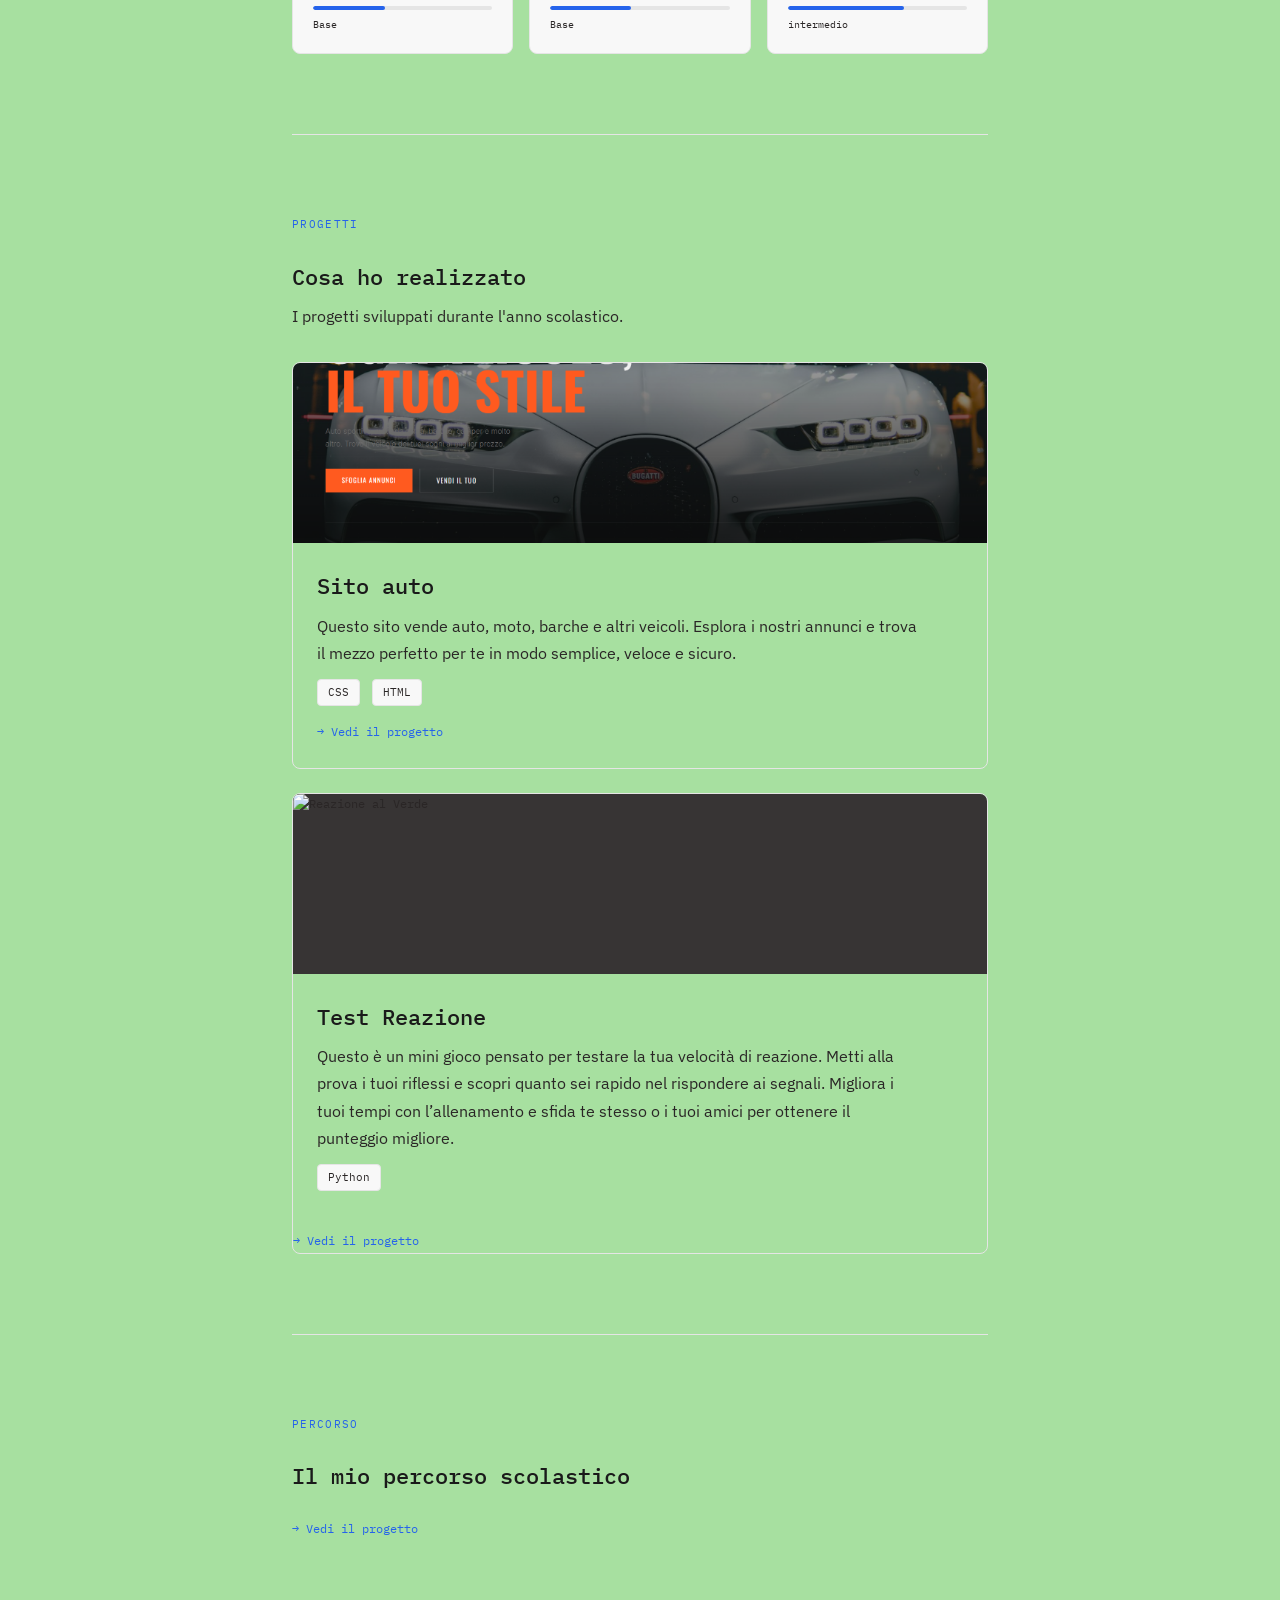
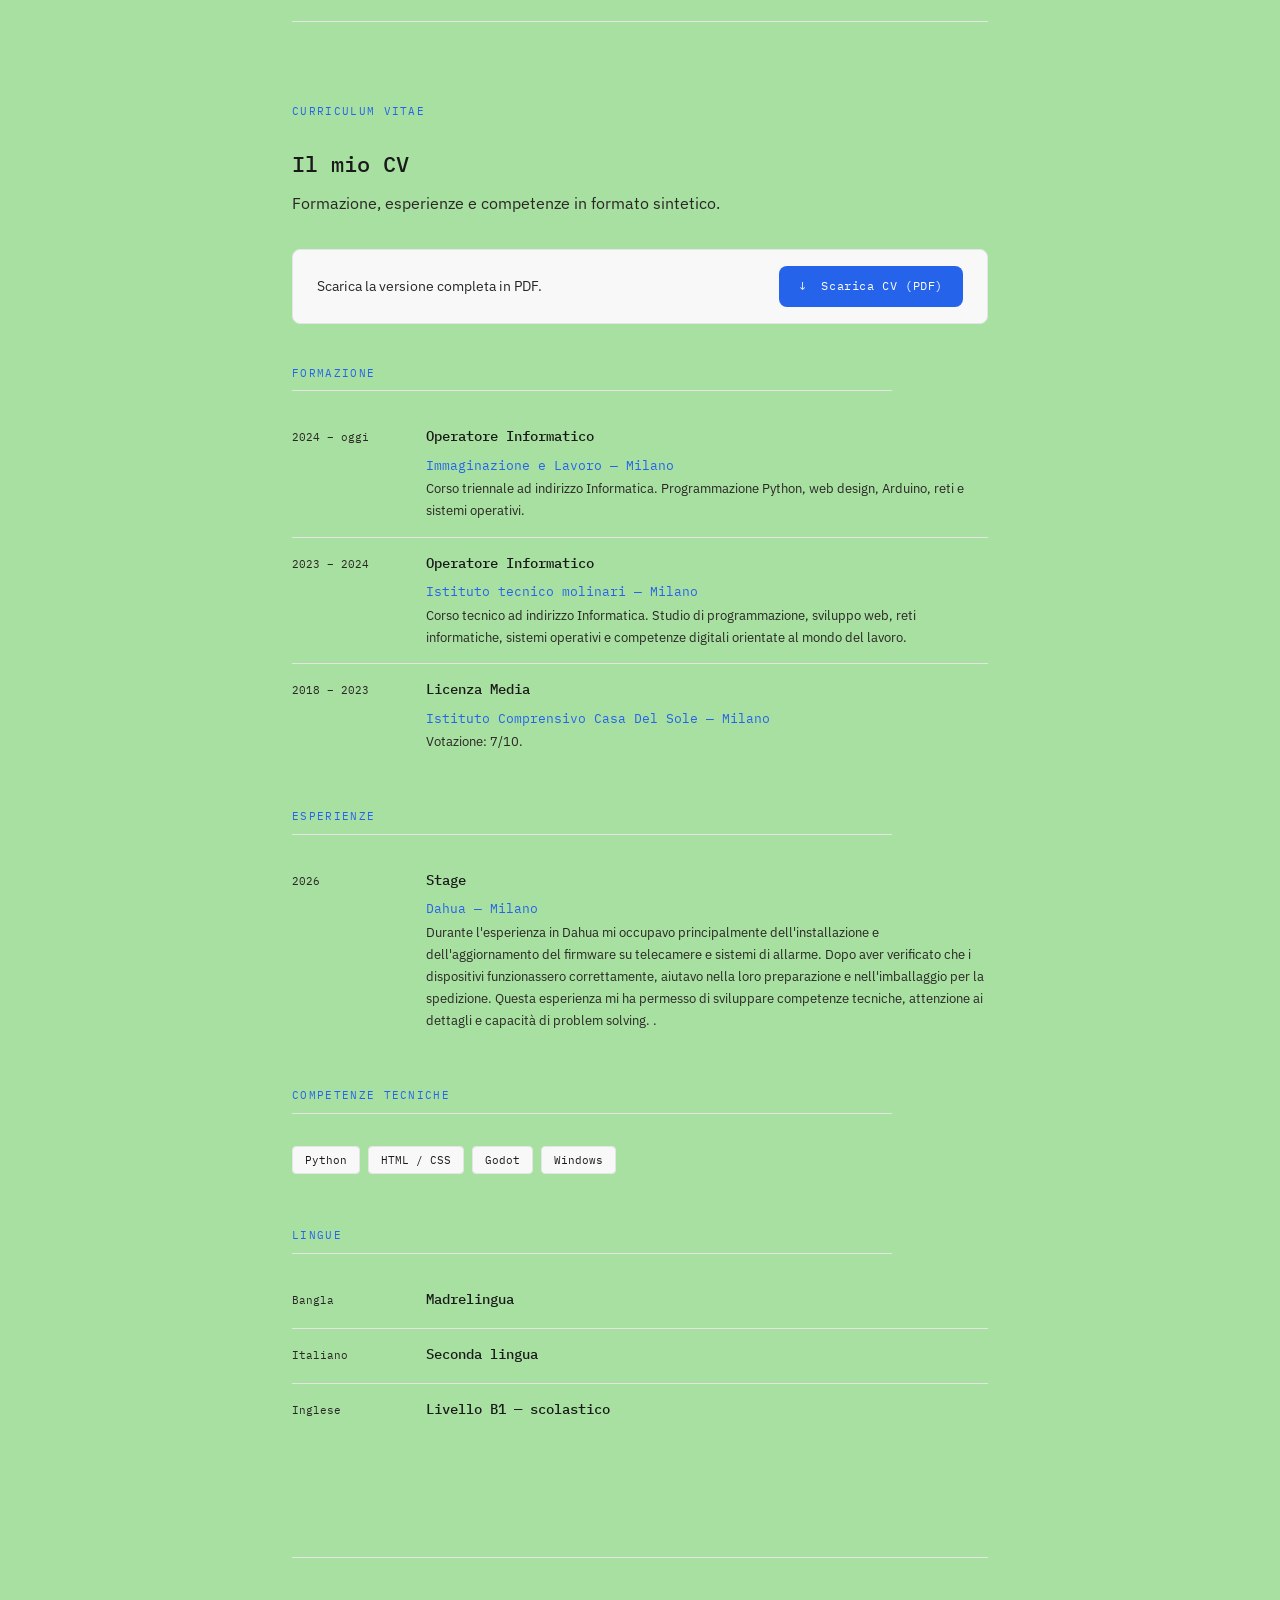
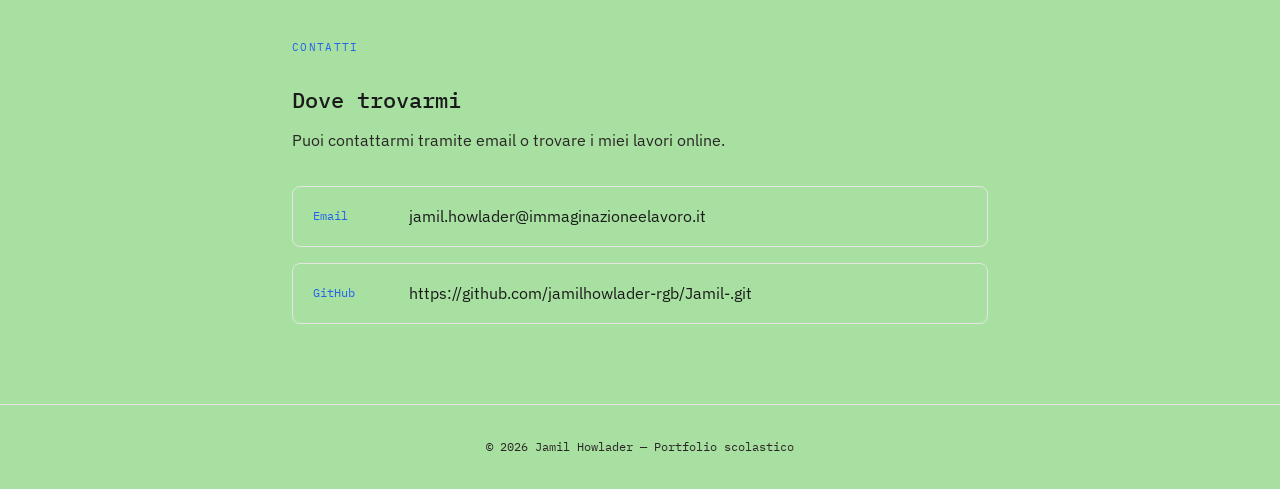
==== commit 5582666e: "d" ====
--- a/index.html
+++ b/index.html
@@ -194,7 +194,7 @@
         <!-- PROGETTO 1 — ✏️ MODIFICA con il tuo progetto -->
         <div class="progetto-card">
           <div class="progetto-immagine">
-             <img src="./Screenshot 2026-06-10 164959.png" alt="Reazione al Verde" style="width:100%;height:100%;object-fit:fill;">
+             <img src="./Screenshot 2026-06-10 164959.png" alt="Reazione al Verde" style="width:100%;height:100%;object-fit:cover;">
             <!-- ✏️ sostituisci questo placeholder con un'immagine del progetto:
                  <img src="screenshot-progetto.jpg" alt="Nome progetto" style="width:100%;height:100%;object-fit:cover;">
             -->
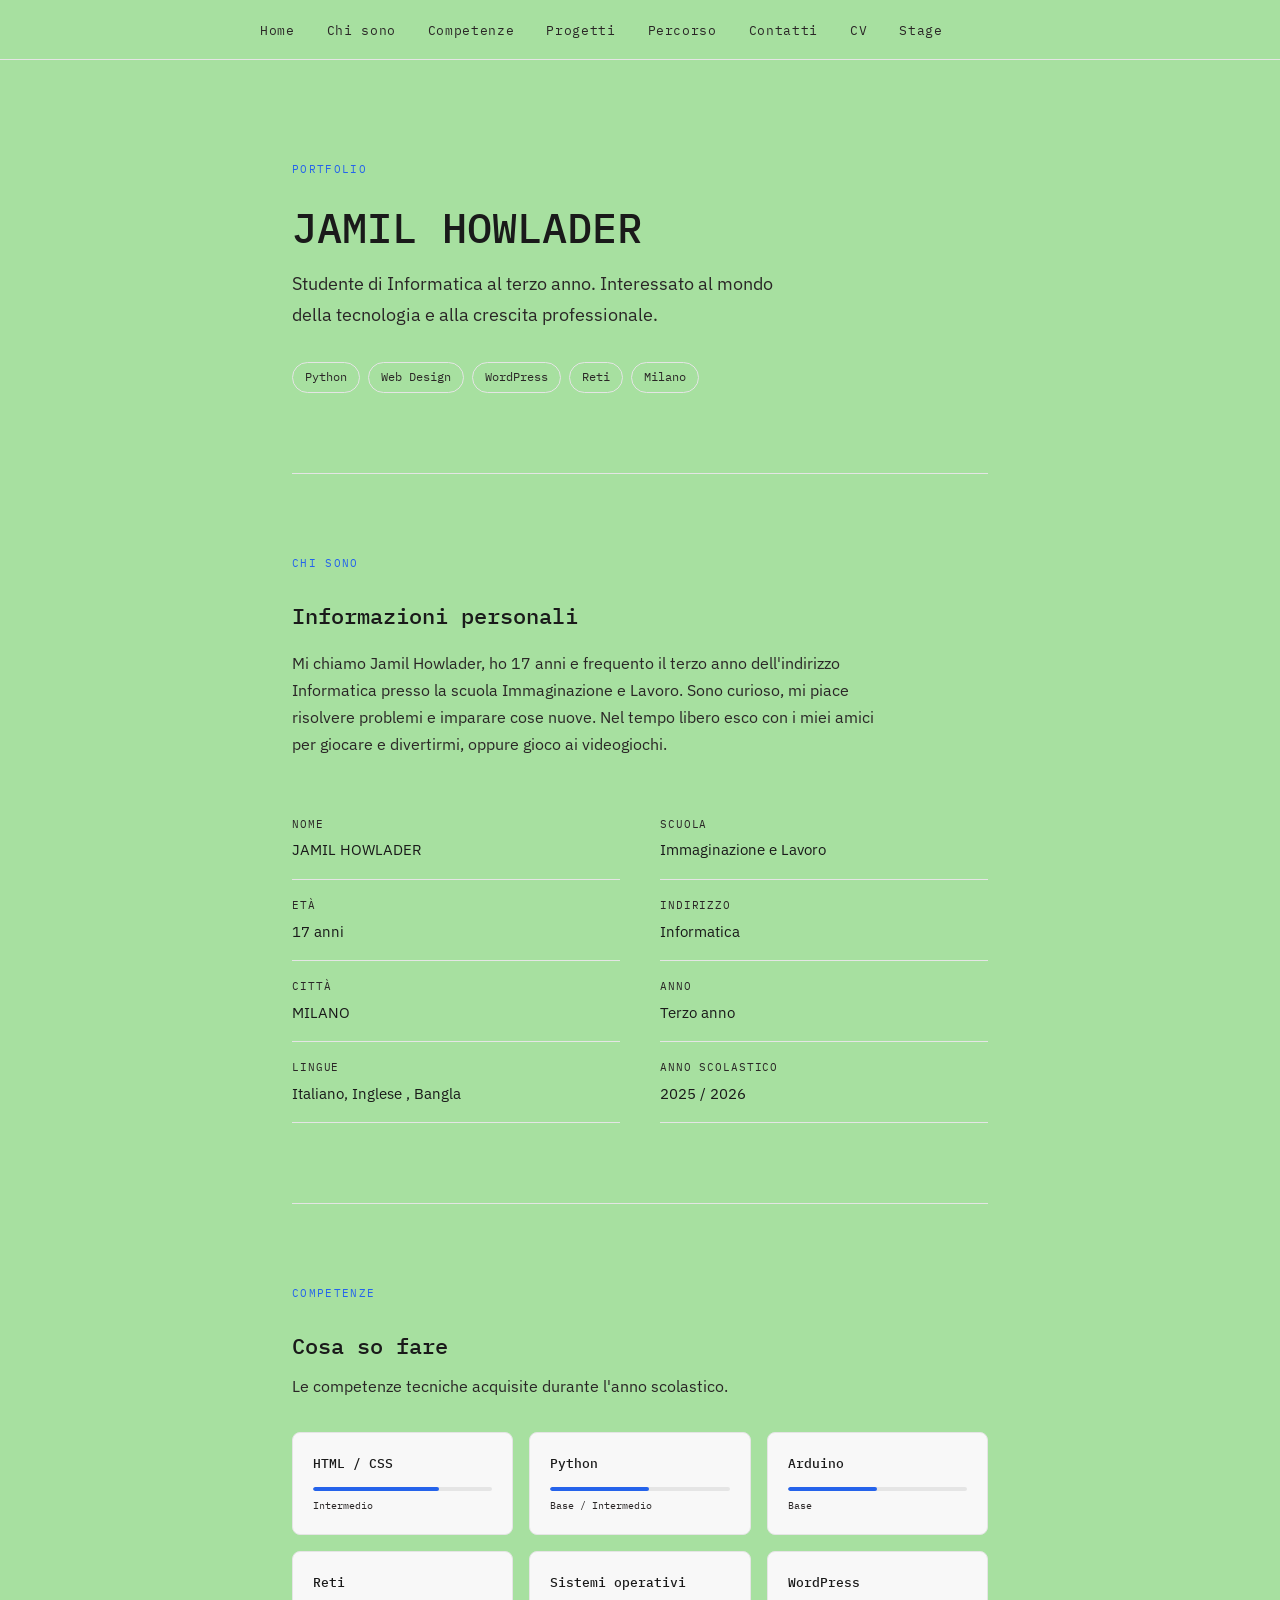
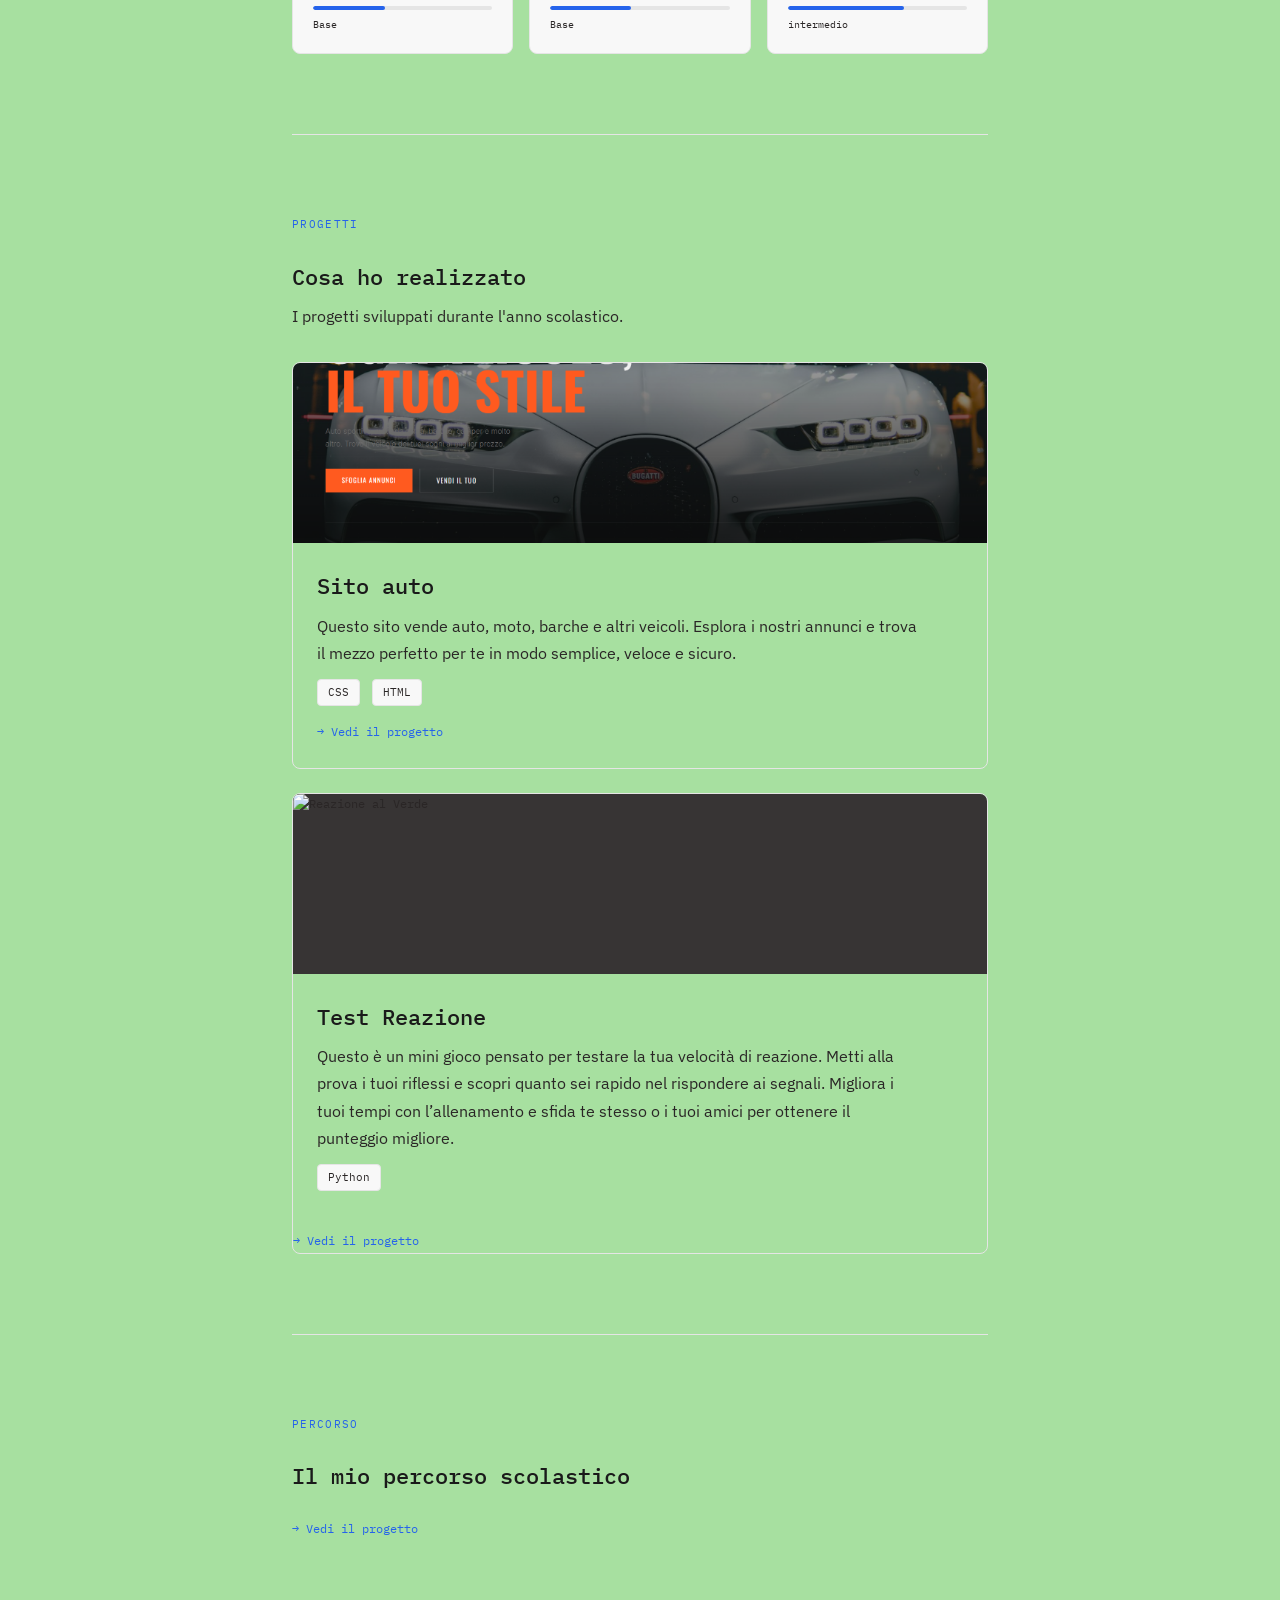
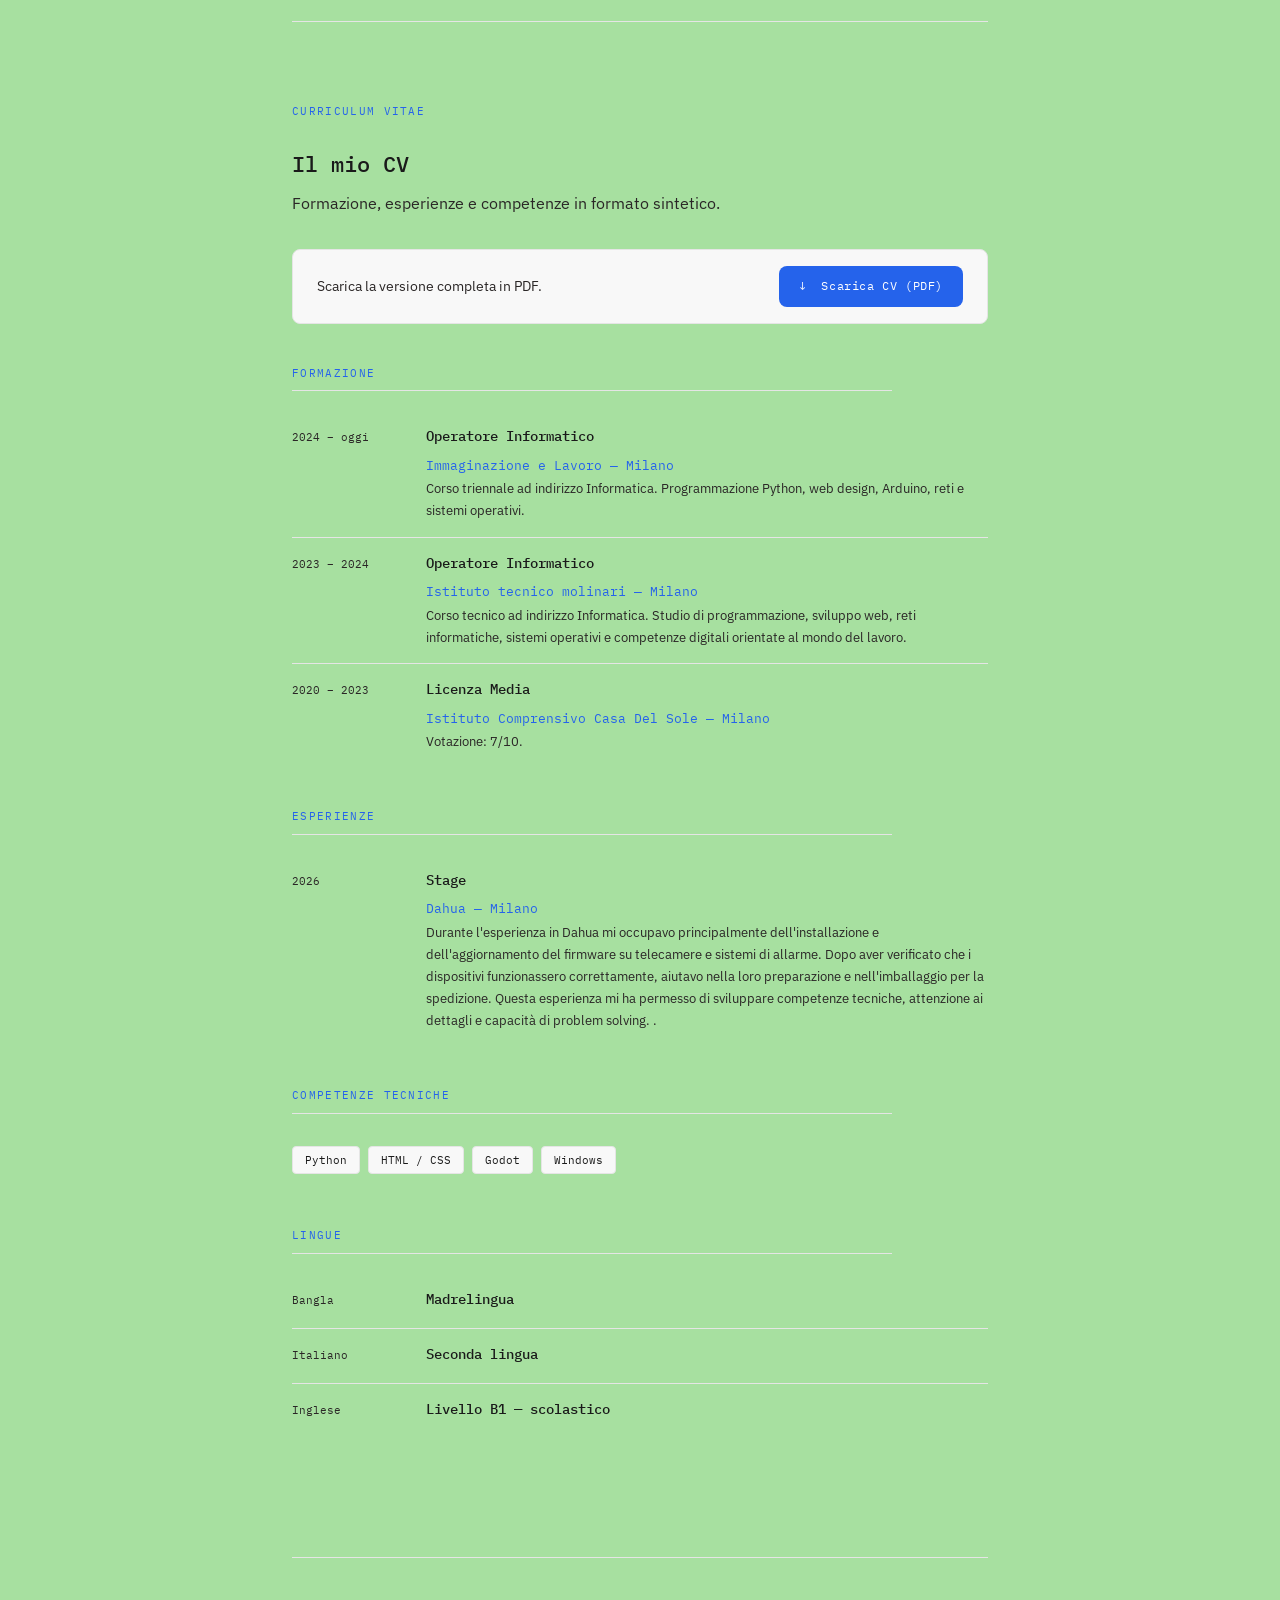
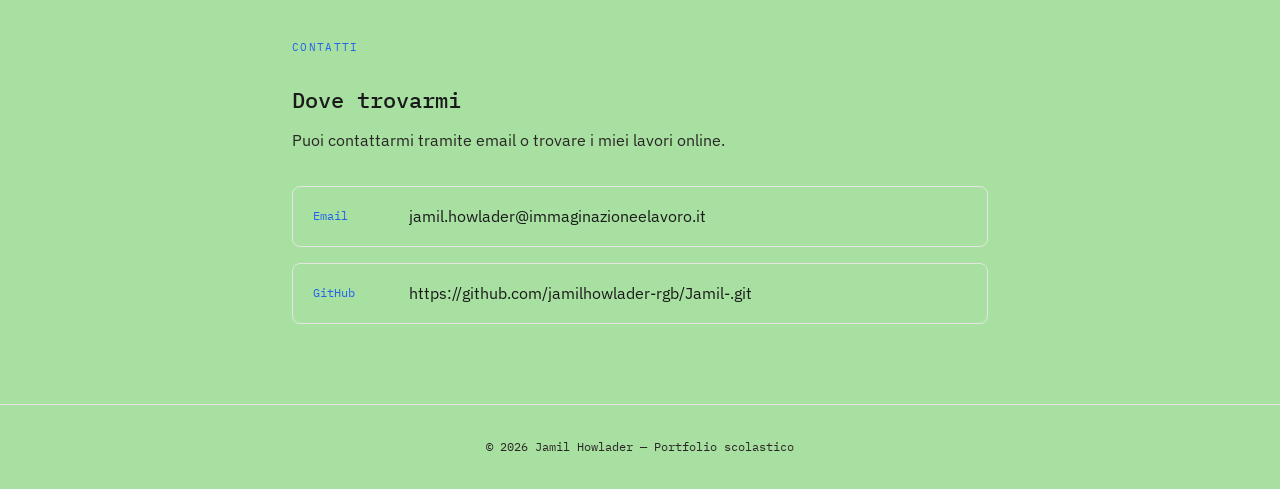
==== commit 8dbf9f73: "Update index.html" ====
--- a/index.html
+++ b/index.html
@@ -310,7 +310,7 @@
         </div>
 
         <div class="cv-riga">
-          <span class="cv-periodo">2018 – 2023</span>
+          <span class="cv-periodo">2020 – 2023</span>
           <div class="cv-contenuto">
             <h3>Licenza Media</h3>
             <!-- ✏️ MODIFICA: la tua scuola media -->
